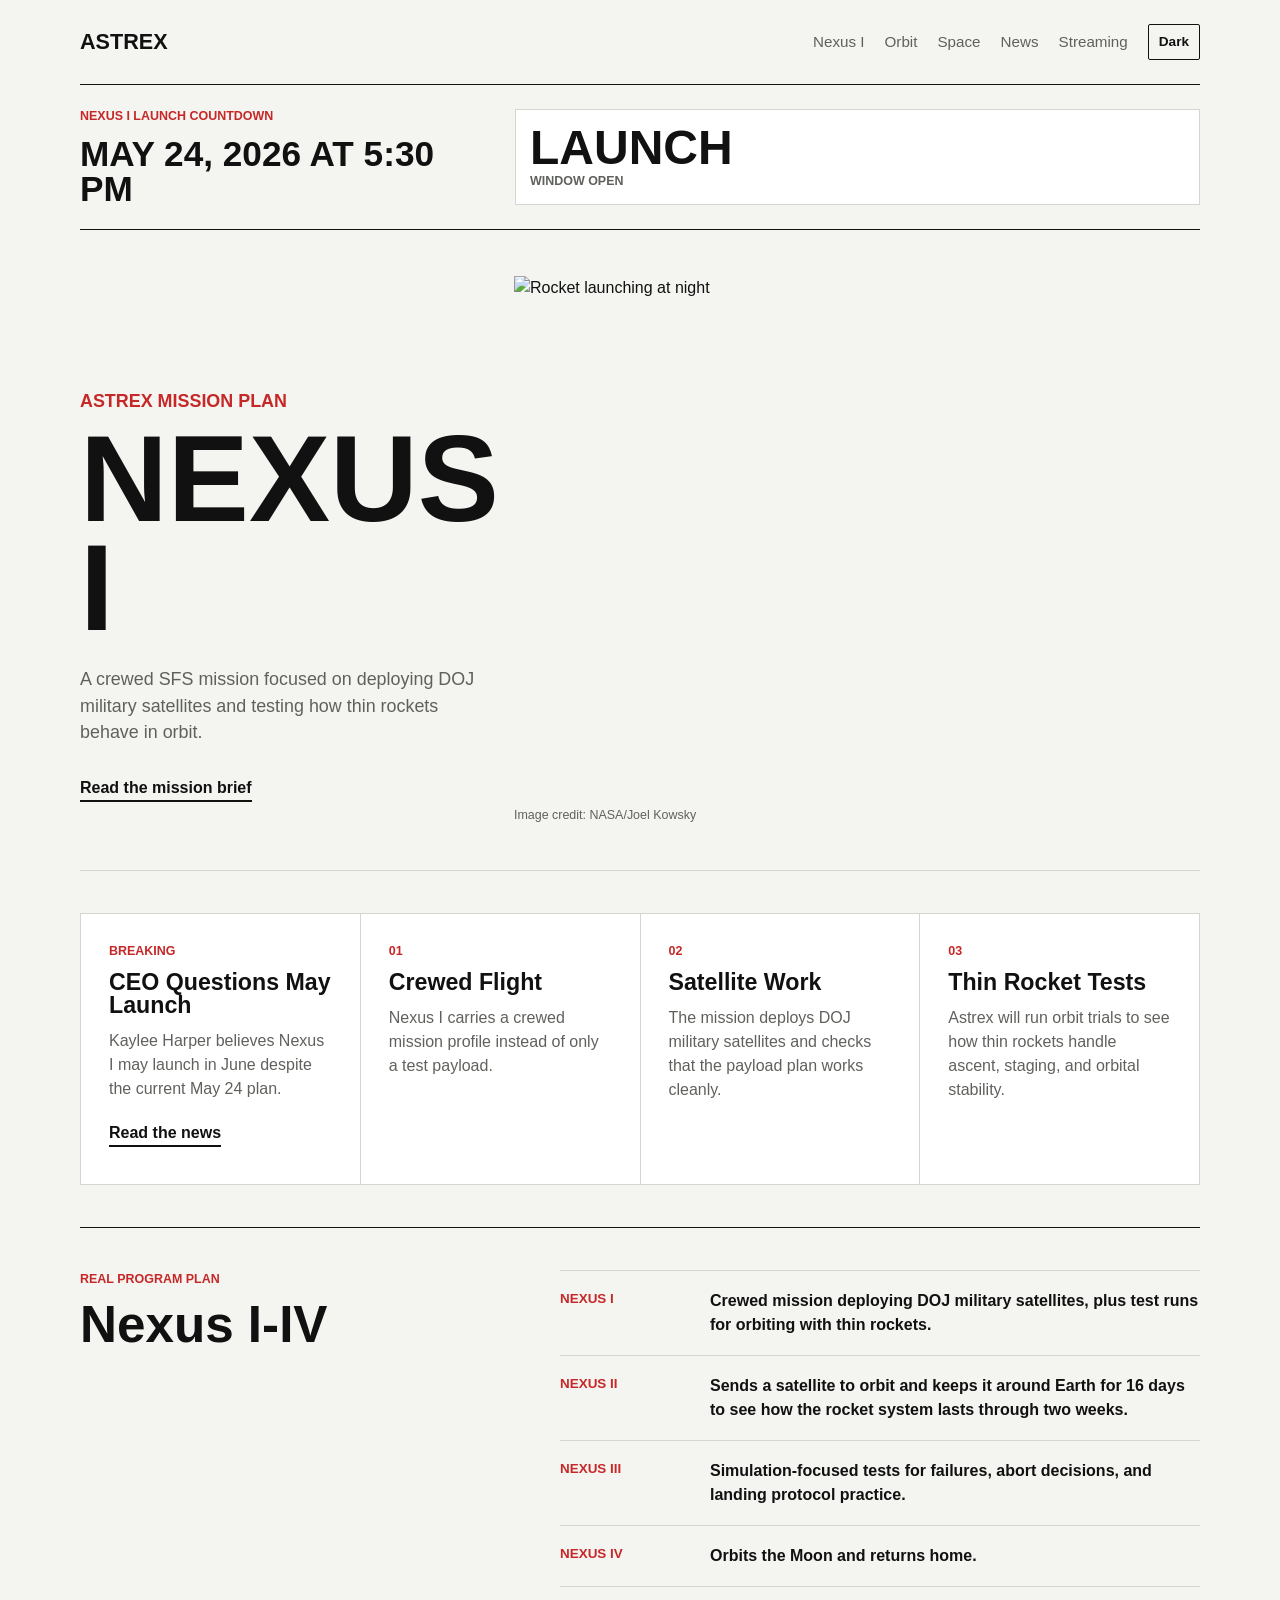
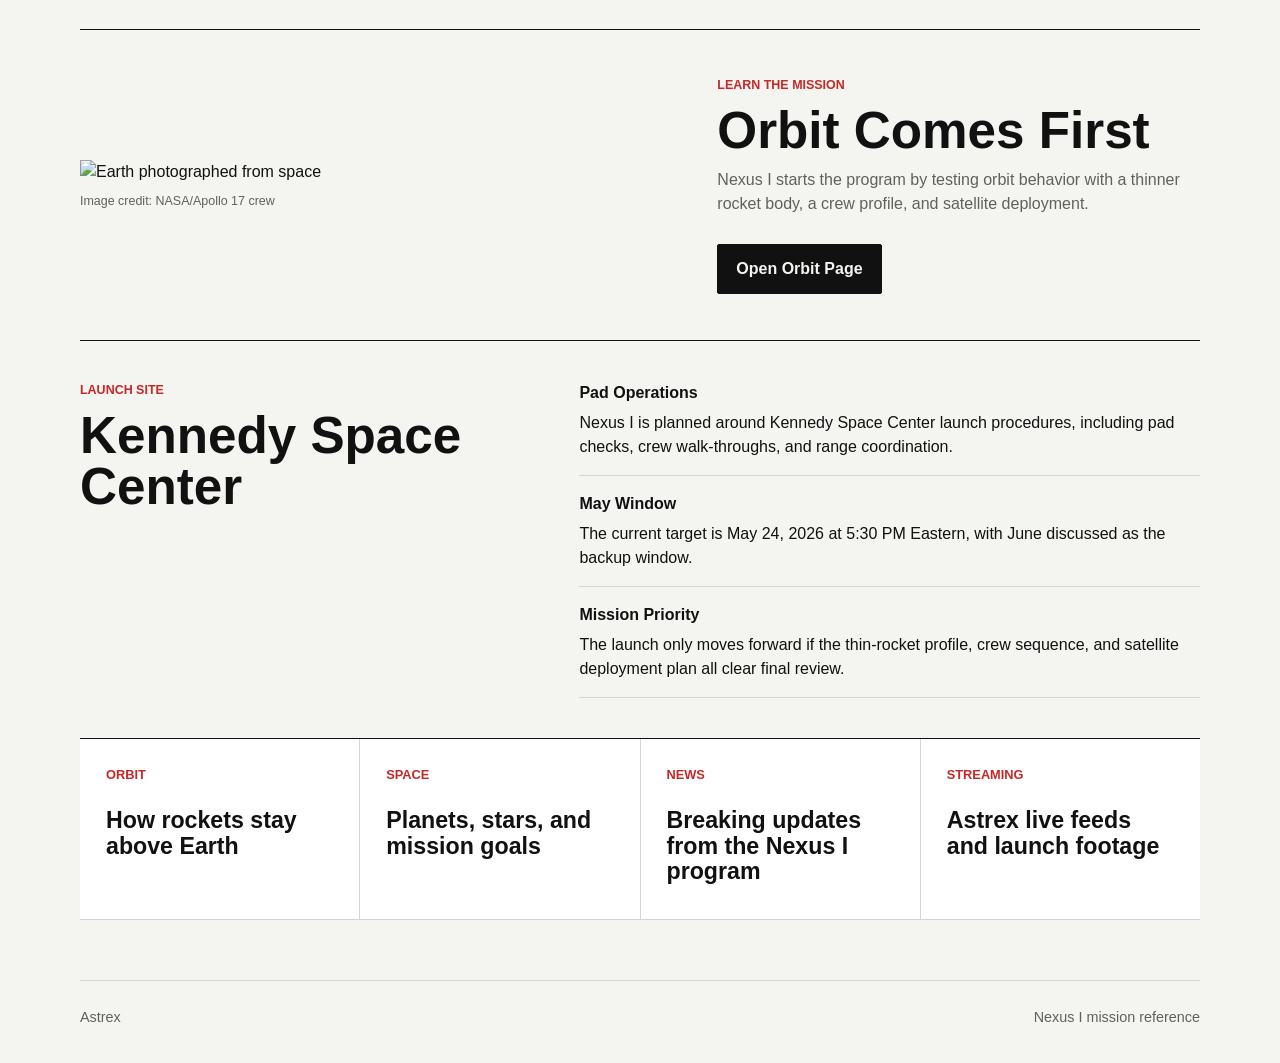
==== index.html @ 0c26eeaf "Update streaming feed and add dark mode" ====
<!DOCTYPE html>
<html lang="en">
<head>
    <meta charset="UTF-8">
    <meta name="viewport" content="width=device-width, initial-scale=1.0">
    <title>Astrex | Nexus I</title>
    <link rel="stylesheet" href="styles.css">
</head>
<body>
    <header class="site-header">
        <a class="brand" href="index.html">Astrex</a>
        <nav class="nav-links" aria-label="Main navigation">
            <a href="index.html">Nexus I</a>
            <a href="pages/orbit.html">Orbit</a>
            <a href="pages/space.html">Space</a>
            <a href="pages/news.html">News</a>
            <a href="pages/streaming.html">Streaming</a>
            <button class="theme-toggle" type="button" aria-label="Toggle dark mode">Dark</button>
        </nav>
    </header>

    <main>
        <section class="countdown-band" aria-label="Nexus I launch countdown">
            <div>
                <p class="kicker">Nexus I Launch Countdown</p>
                <strong>May 24, 2026 at 5:30 PM</strong>
            </div>
            <div class="countdown-clock" id="launch-countdown">
                <span><b>--</b> Days</span>
                <span><b>--</b> Hours</span>
                <span><b>--</b> Minutes</span>
                <span><b>--</b> Seconds</span>
            </div>
        </section>

        <section class="hero">
            <div class="hero-copy">
                <p class="kicker">Astrex Mission Plan</p>
                <h1>Nexus I</h1>
                <p>
                    A crewed SFS mission focused on deploying DOJ military satellites and testing how thin rockets behave in orbit.
                </p>
                <a class="text-link" href="#mission">Read the mission brief</a>
            </div>
            <figure class="hero-media">
                <img
                    src="https://commons.wikimedia.org/wiki/Special:FilePath/Artemis%20I%20Launch%20%28NHQ202211160020%29.jpg"
                    alt="Rocket launching at night"
                >
                <figcaption>Image credit: NASA/Joel Kowsky</figcaption>
            </figure>
        </section>

        <section class="mission-grid" id="mission" aria-label="Nexus I mission brief">
            <article class="breaking-card">
                <span class="label">Breaking</span>
                <h2>CEO Questions May Launch</h2>
                <p>Kaylee Harper believes Nexus I may launch in June despite the current May 24 plan.</p>
                <a class="text-link" href="pages/news.html">Read the news</a>
            </article>
            <article>
                <span class="label">01</span>
                <h2>Crewed Flight</h2>
                <p>Nexus I carries a crewed mission profile instead of only a test payload.</p>
            </article>
            <article>
                <span class="label">02</span>
                <h2>Satellite Work</h2>
                <p>The mission deploys DOJ military satellites and checks that the payload plan works cleanly.</p>
            </article>
            <article>
                <span class="label">03</span>
                <h2>Thin Rocket Tests</h2>
                <p>Astrex will run orbit trials to see how thin rockets handle ascent, staging, and orbital stability.</p>
            </article>
        </section>

        <section class="spec-panel" id="plans" aria-labelledby="spec-title">
            <div>
                <p class="kicker">Real Program Plan</p>
                <h2 id="spec-title">Nexus I-IV</h2>
            </div>
            <div class="plan-list">
                <article>
                    <span>Nexus I</span>
                    <p>Crewed mission deploying DOJ military satellites, plus test runs for orbiting with thin rockets.</p>
                </article>
                <article>
                    <span>Nexus II</span>
                    <p>Sends a satellite to orbit and keeps it around Earth for 16 days to see how the rocket system lasts through two weeks.</p>
                </article>
                <article>
                    <span>Nexus III</span>
                    <p>Simulation-focused tests for failures, abort decisions, and landing protocol practice.</p>
                </article>
                <article>
                    <span>Nexus IV</span>
                    <p>Orbits the Moon and returns home.</p>
                </article>
            </div>
        </section>

        <section class="feature-row">
            <figure>
                <img
                    src="https://commons.wikimedia.org/wiki/Special:FilePath/Apollo17earth%20white.jpg"
                    alt="Earth photographed from space"
                >
                <figcaption>Image credit: NASA/Apollo 17 crew</figcaption>
            </figure>
            <div>
                <p class="kicker">Learn The Mission</p>
                <h2>Orbit Comes First</h2>
                <p>
                    Nexus I starts the program by testing orbit behavior with a thinner rocket body, a crew profile, and satellite deployment.
                </p>
                <a class="button" href="pages/orbit.html">Open Orbit Page</a>
            </div>
        </section>

        <section class="info-section">
            <div>
                <p class="kicker">Launch Site</p>
                <h2>Kennedy Space Center</h2>
            </div>
            <ul class="info-list">
                <li>
                    <strong>Pad Operations</strong>
                    Nexus I is planned around Kennedy Space Center launch procedures, including pad checks, crew walk-throughs, and range coordination.
                </li>
                <li>
                    <strong>May Window</strong>
                    The current target is May 24, 2026 at 5:30 PM Eastern, with June discussed as the backup window.
                </li>
                <li>
                    <strong>Mission Priority</strong>
                    The launch only moves forward if the thin-rocket profile, crew sequence, and satellite deployment plan all clear final review.
                </li>
            </ul>
        </section>

        <section class="page-links" aria-label="More Astrex pages">
            <a href="pages/orbit.html">
                <span>Orbit</span>
                <strong>How rockets stay above Earth</strong>
            </a>
            <a href="pages/space.html">
                <span>Space</span>
                <strong>Planets, stars, and mission goals</strong>
            </a>
            <a href="pages/news.html">
                <span>News</span>
                <strong>Breaking updates from the Nexus I program</strong>
            </a>
            <a href="pages/streaming.html">
                <span>Streaming</span>
                <strong>Astrex live feeds and launch footage</strong>
            </a>
        </section>
    </main>

    <footer class="site-footer">
        <span>Astrex</span>
        <span>Nexus I mission reference</span>
    </footer>
    <script src="script.js"></script>
</body>
</html>
---- styles.css ----
:root {
    --page: #f4f4f1;
    --ink: #111;
    --muted: #5f625c;
    --line: #d6d6d0;
    --panel: #fff;
    --accent: #c62828;
    --max-width: 1120px;
}

body.dark-mode {
    --page: #0c0d0f;
    --ink: #f4f4f1;
    --muted: #b7b9b4;
    --line: #34383d;
    --panel: #171a1f;
    --accent: #ff4d4d;
}

* {
    box-sizing: border-box;
}

html {
    scroll-behavior: smooth;
}

body {
    margin: 0;
    min-height: 100vh;
    background: var(--page);
    color: var(--ink);
    font-family: Arial, Helvetica, sans-serif;
    line-height: 1.5;
}

a {
    color: inherit;
    text-decoration: none;
}

img {
    display: block;
    width: 100%;
}

.site-header {
    display: flex;
    align-items: center;
    justify-content: space-between;
    gap: 24px;
    width: min(100% - 32px, var(--max-width));
    margin: 0 auto;
    padding: 24px 0;
    border-bottom: 1px solid var(--ink);
}

.brand {
    font-size: 1.35rem;
    font-weight: 800;
    text-transform: uppercase;
}

.nav-links {
    display: flex;
    align-items: center;
    gap: 20px;
    color: var(--muted);
    font-size: 0.95rem;
}

.theme-toggle {
    padding: 7px 10px;
    border: 1px solid var(--ink);
    border-radius: 2px;
    background: transparent;
    color: var(--ink);
    cursor: pointer;
    font: inherit;
    font-size: 0.85rem;
    font-weight: 800;
}

.theme-toggle:hover {
    background: var(--ink);
    color: var(--page);
}

.nav-links a:hover,
.text-link:hover {
    color: var(--accent);
}

main {
    width: min(100% - 32px, var(--max-width));
    margin: 0 auto;
}

.countdown-band {
    display: grid;
    grid-template-columns: minmax(0, 0.6fr) minmax(0, 1fr);
    gap: 24px;
    align-items: center;
    padding: 22px 0;
    border-bottom: 1px solid var(--ink);
}

.countdown-band strong {
    display: block;
    font-size: clamp(1.3rem, 3vw, 2.2rem);
    line-height: 1;
    text-transform: uppercase;
}

.countdown-clock {
    display: grid;
    grid-template-columns: repeat(4, minmax(0, 1fr));
    gap: 1px;
    background: var(--line);
    border: 1px solid var(--line);
}

.countdown-clock span {
    min-height: 82px;
    padding: 14px;
    background: var(--panel);
    color: var(--muted);
    font-size: 0.78rem;
    font-weight: 800;
    text-transform: uppercase;
}

.countdown-clock b {
    display: block;
    color: var(--ink);
    font-size: clamp(1.6rem, 4vw, 3rem);
    line-height: 1;
}

.countdown-clock.launched {
    grid-template-columns: 1fr;
}

.hero {
    display: grid;
    grid-template-columns: minmax(260px, 0.58fr) minmax(0, 1fr);
    gap: 36px;
    align-items: end;
    min-height: 560px;
    padding: 46px 0;
    border-bottom: 1px solid var(--line);
}

.hero-copy {
    padding-bottom: 22px;
}

.kicker,
.label {
    display: block;
    margin: 0 0 10px;
    color: var(--accent);
    font-size: 0.78rem;
    font-weight: 800;
    text-transform: uppercase;
}

h1,
h2,
h3,
p {
    margin-top: 0;
}

h1 {
    margin-bottom: 22px;
    max-width: 5.6ch;
    font-size: clamp(4.4rem, 9.5vw, 7.7rem);
    line-height: 0.9;
    letter-spacing: 0;
    text-transform: uppercase;
}

h2 {
    margin-bottom: 12px;
    font-size: clamp(1.8rem, 4vw, 3.8rem);
    line-height: 1;
    letter-spacing: 0;
}

h3 {
    margin-bottom: 10px;
    font-size: 1.4rem;
}

h3,
p {
    margin-top: 0;
}

p {
    color: var(--muted);
    font-size: 1rem;
}

.hero-copy p {
    max-width: 460px;
    font-size: 1.12rem;
}

.text-link {
    display: inline-block;
    margin-top: 12px;
    border-bottom: 2px solid currentColor;
    font-weight: 800;
}

figure {
    margin: 0;
}

figcaption {
    margin-top: 8px;
    color: var(--muted);
    font-size: 0.78rem;
}

.hero-media img {
    height: min(58vh, 540px);
    min-height: 340px;
    object-fit: cover;
}

.mission-grid {
    display: grid;
    grid-template-columns: repeat(4, minmax(0, 1fr));
    gap: 1px;
    margin: 42px 0;
    background: var(--line);
    border: 1px solid var(--line);
}

.mission-grid article {
    min-height: 270px;
    padding: 28px;
    background: var(--panel);
}

.mission-grid h2 {
    font-size: 1.45rem;
}

.breaking-card .text-link {
    margin-top: 4px;
}

.spec-panel,
.feature-row,
.page-links,
.info-hero,
.info-section,
.video-panel,
.news-article {
    border-top: 1px solid var(--ink);
}

.spec-panel {
    display: grid;
    grid-template-columns: minmax(0, 0.7fr) minmax(0, 1fr);
    gap: 32px;
    padding: 42px 0;
}

.spec-list,
.plan-list {
    display: grid;
    gap: 0;
    margin: 0;
}

.spec-list div {
    display: grid;
    grid-template-columns: 150px minmax(0, 1fr);
    gap: 20px;
    padding: 16px 0;
    border-bottom: 1px solid var(--line);
}

dt {
    color: var(--muted);
    font-size: 0.86rem;
    text-transform: uppercase;
}

dd {
    margin: 0;
    font-weight: 800;
}

.plan-list {
    border-top: 1px solid var(--line);
}

.plan-list article {
    display: grid;
    grid-template-columns: 130px minmax(0, 1fr);
    gap: 20px;
    padding: 18px 0;
    border-bottom: 1px solid var(--line);
}

.plan-list span {
    color: var(--accent);
    font-size: 0.84rem;
    font-weight: 800;
    text-transform: uppercase;
}

.plan-list p {
    margin: 0;
    color: var(--ink);
    font-weight: 700;
}

.feature-row {
    display: grid;
    grid-template-columns: minmax(0, 1fr) minmax(0, 0.8fr);
    gap: 34px;
    align-items: center;
    padding: 46px 0;
}

.feature-row img {
    max-height: 520px;
    object-fit: cover;
}

.button {
    display: inline-block;
    margin-top: 12px;
    padding: 12px 18px;
    border: 1px solid var(--ink);
    border-radius: 2px;
    background: var(--ink);
    color: var(--page);
    font-weight: 800;
}

.button:hover {
    background: var(--accent);
    border-color: var(--accent);
    color: #fff;
}

.page-links {
    display: grid;
    grid-template-columns: repeat(4, minmax(0, 1fr));
    gap: 1px;
    margin-bottom: 60px;
    background: var(--line);
    border-bottom: 1px solid var(--line);
}

.page-links a {
    min-height: 180px;
    padding: 26px;
    background: var(--panel);
}

.page-links span {
    display: block;
    color: var(--accent);
    font-size: 0.8rem;
    font-weight: 800;
    text-transform: uppercase;
}

.page-links strong {
    display: block;
    max-width: 420px;
    margin-top: 24px;
    font-size: 1.45rem;
    line-height: 1.1;
}

.site-footer {
    display: flex;
    justify-content: space-between;
    gap: 20px;
    width: min(100% - 32px, var(--max-width));
    margin: 0 auto;
    padding: 26px 0 34px;
    border-top: 1px solid var(--line);
    color: var(--muted);
    font-size: 0.9rem;
}

.info-hero {
    display: grid;
    grid-template-columns: minmax(0, 0.85fr) minmax(0, 1fr);
    gap: 42px;
    align-items: end;
    padding: 48px 0;
}

.info-hero h1 {
    font-size: clamp(4.5rem, 13vw, 9rem);
}

.info-hero img {
    height: min(58vh, 560px);
    min-height: 340px;
    object-fit: cover;
}

.info-section {
    display: grid;
    grid-template-columns: minmax(0, 0.75fr) minmax(0, 1fr);
    gap: 34px;
    padding: 40px 0;
}

.video-panel {
    display: grid;
    grid-template-columns: minmax(0, 0.72fr) minmax(0, 1.1fr);
    gap: 34px;
    align-items: center;
    padding: 40px 0;
}

.video-frame {
    position: relative;
    overflow: hidden;
    aspect-ratio: 16 / 9;
    background: #000;
}

.video-frame iframe {
    position: absolute;
    inset: 0;
    width: 100%;
    height: 100%;
    border: 0;
}

.streaming-hero {
    display: grid;
    grid-template-columns: minmax(0, 0.62fr) minmax(0, 1fr);
    gap: 34px;
    align-items: center;
    padding: 48px 0;
    border-top: 1px solid var(--ink);
}

.streaming-hero h1 {
    max-width: 7.4ch;
    font-size: clamp(3.1rem, 8vw, 6.4rem);
}

.stream-card {
    padding: 18px;
    background: var(--panel);
    border: 1px solid var(--line);
}

.stream-actions {
    display: flex;
    flex-wrap: wrap;
    gap: 12px;
    margin-top: 16px;
}

.stream-library {
    display: grid;
    grid-template-columns: repeat(4, minmax(0, 1fr));
    gap: 1px;
    margin-bottom: 64px;
    background: var(--line);
    border: 1px solid var(--line);
}

.stream-slot {
    min-height: 220px;
    padding: 24px;
    background: var(--panel);
}

.stream-slot span {
    display: block;
    margin-bottom: 28px;
    color: var(--accent);
    font-size: 0.8rem;
    font-weight: 800;
    text-transform: uppercase;
}

.stream-slot strong {
    display: block;
    margin-bottom: 10px;
    font-size: 1.35rem;
    line-height: 1.1;
}

.stream-slot p {
    margin-bottom: 0;
}

.info-list {
    display: grid;
    gap: 16px;
    margin: 0;
    padding: 0;
    list-style: none;
}

.info-list li {
    padding-bottom: 16px;
    border-bottom: 1px solid var(--line);
}

.info-list strong {
    display: block;
    margin-bottom: 6px;
}

.news-article {
    max-width: 860px;
    margin: 0 auto 64px;
    padding: 42px 0 0;
}

.news-label {
    display: inline-block;
    margin-bottom: 22px;
    padding: 7px 10px;
    background: var(--accent);
    color: #fff;
    font-size: 0.78rem;
    font-weight: 800;
    text-transform: uppercase;
}

.news-headline {
    max-width: 11ch;
    margin-bottom: 18px;
    font-size: clamp(3.2rem, 9vw, 7.2rem);
    line-height: 0.92;
    text-transform: none;
}

.news-deck {
    max-width: 720px;
    color: var(--ink);
    font-size: clamp(1.15rem, 3vw, 1.7rem);
    line-height: 1.25;
}

.news-meta {
    display: flex;
    flex-wrap: wrap;
    gap: 10px 18px;
    margin: 24px 0 34px;
    padding-bottom: 18px;
    border-bottom: 1px solid var(--line);
    color: var(--muted);
    font-size: 0.88rem;
}

.news-image img {
    max-height: 520px;
    object-fit: cover;
}

.article-body {
    max-width: 720px;
    margin: 34px auto 0;
}

.article-body p {
    color: var(--ink);
    font-size: 1.08rem;
}

.article-body h2 {
    margin-top: 34px;
    font-size: clamp(1.7rem, 4vw, 2.8rem);
}

.article-note {
    margin-top: 34px;
    padding: 18px;
    border-left: 4px solid var(--accent);
    background: var(--panel);
    color: var(--muted);
}

@media (max-width: 820px) {
    .site-header,
    .site-footer {
        align-items: flex-start;
        flex-direction: column;
    }

    .nav-links {
        flex-wrap: wrap;
    }

    .hero,
    .countdown-band,
    .mission-grid,
    .spec-panel,
    .feature-row,
    .page-links,
    .info-hero,
    .info-section,
    .video-panel,
    .streaming-hero,
    .stream-library {
        grid-template-columns: 1fr;
    }

    .hero {
        min-height: auto;
        gap: 24px;
    }

    h1 {
        max-width: none;
        font-size: clamp(4.2rem, 18vw, 7rem);
    }

    .news-headline {
        max-width: none;
    }

    .streaming-hero h1 {
        max-width: none;
    }

    .countdown-clock {
        grid-template-columns: repeat(2, minmax(0, 1fr));
    }

    .mission-grid article,
    .page-links a {
        min-height: auto;
    }
}

@media (max-width: 520px) {
    main,
    .site-header,
    .site-footer {
        width: min(100% - 22px, var(--max-width));
    }

    .spec-list div {
        grid-template-columns: 1fr;
        gap: 4px;
    }

    .plan-list article,
    .countdown-band {
        grid-template-columns: 1fr;
    }
}
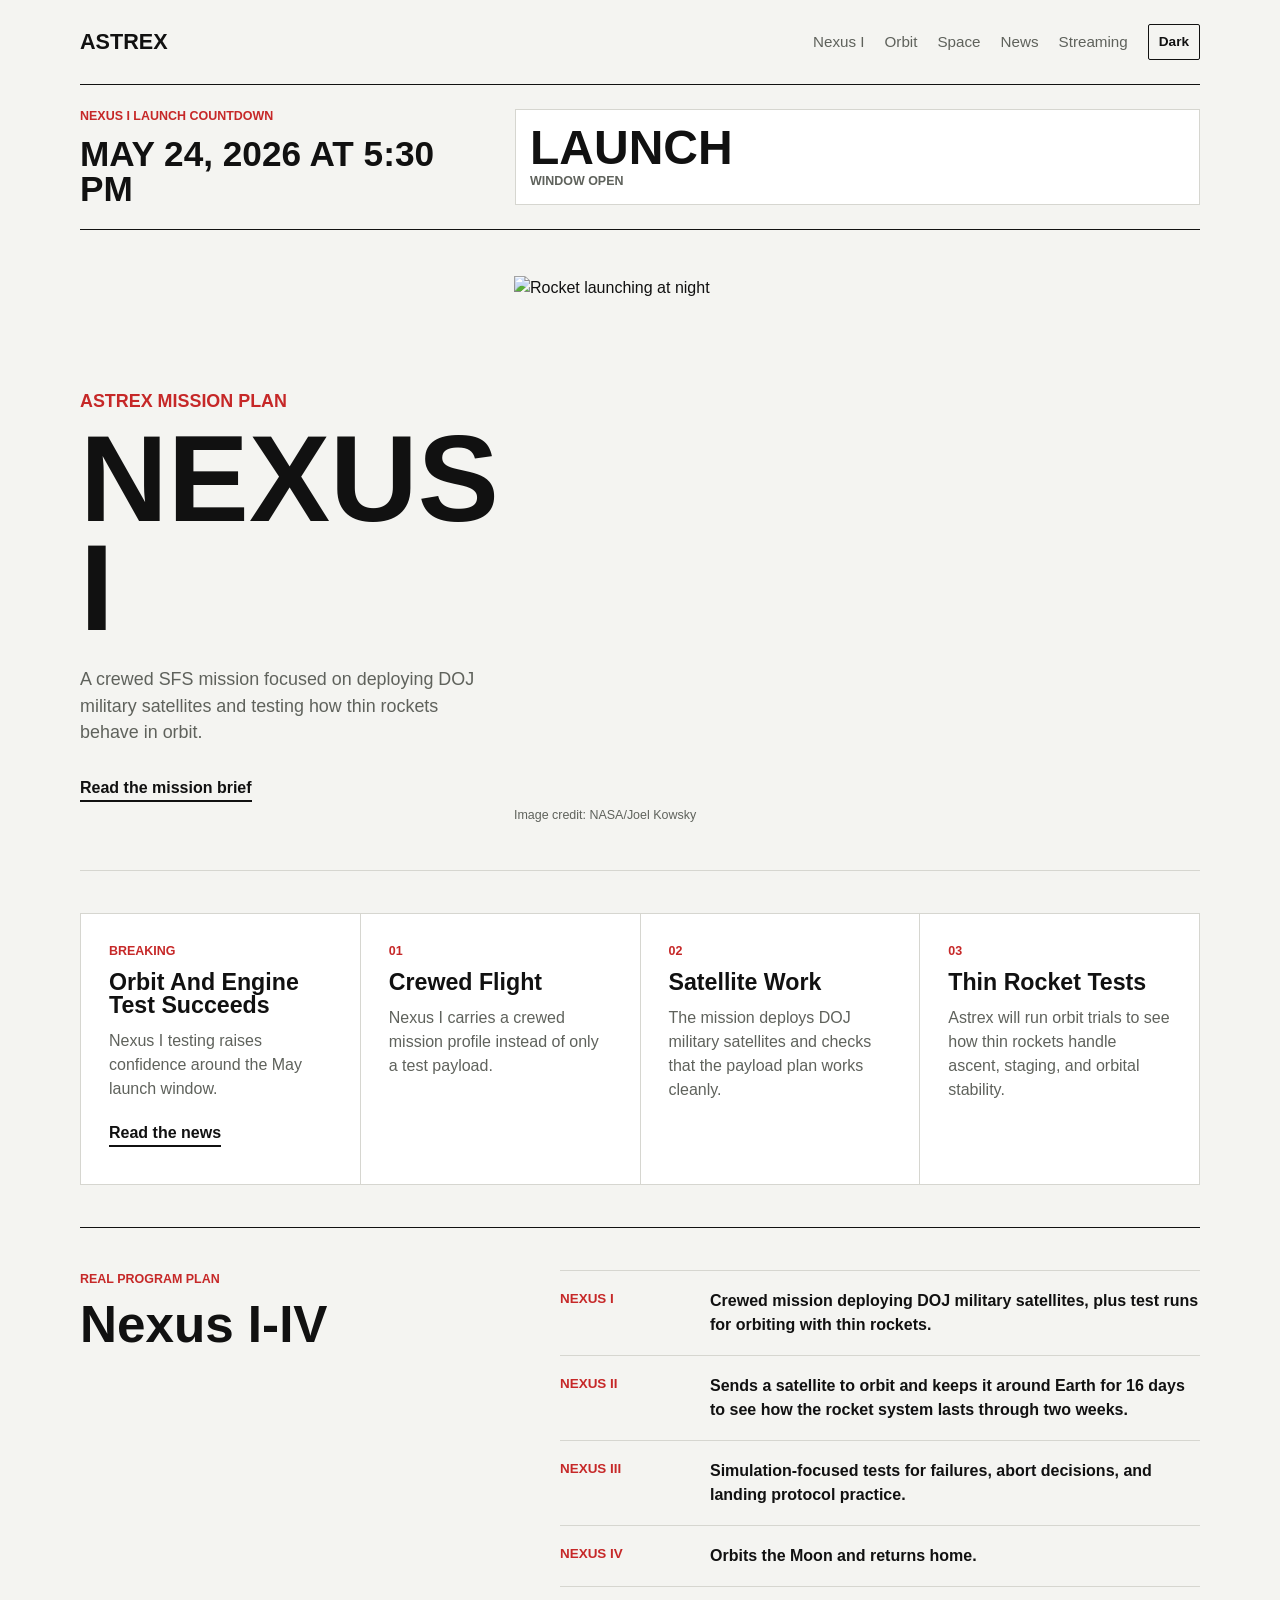
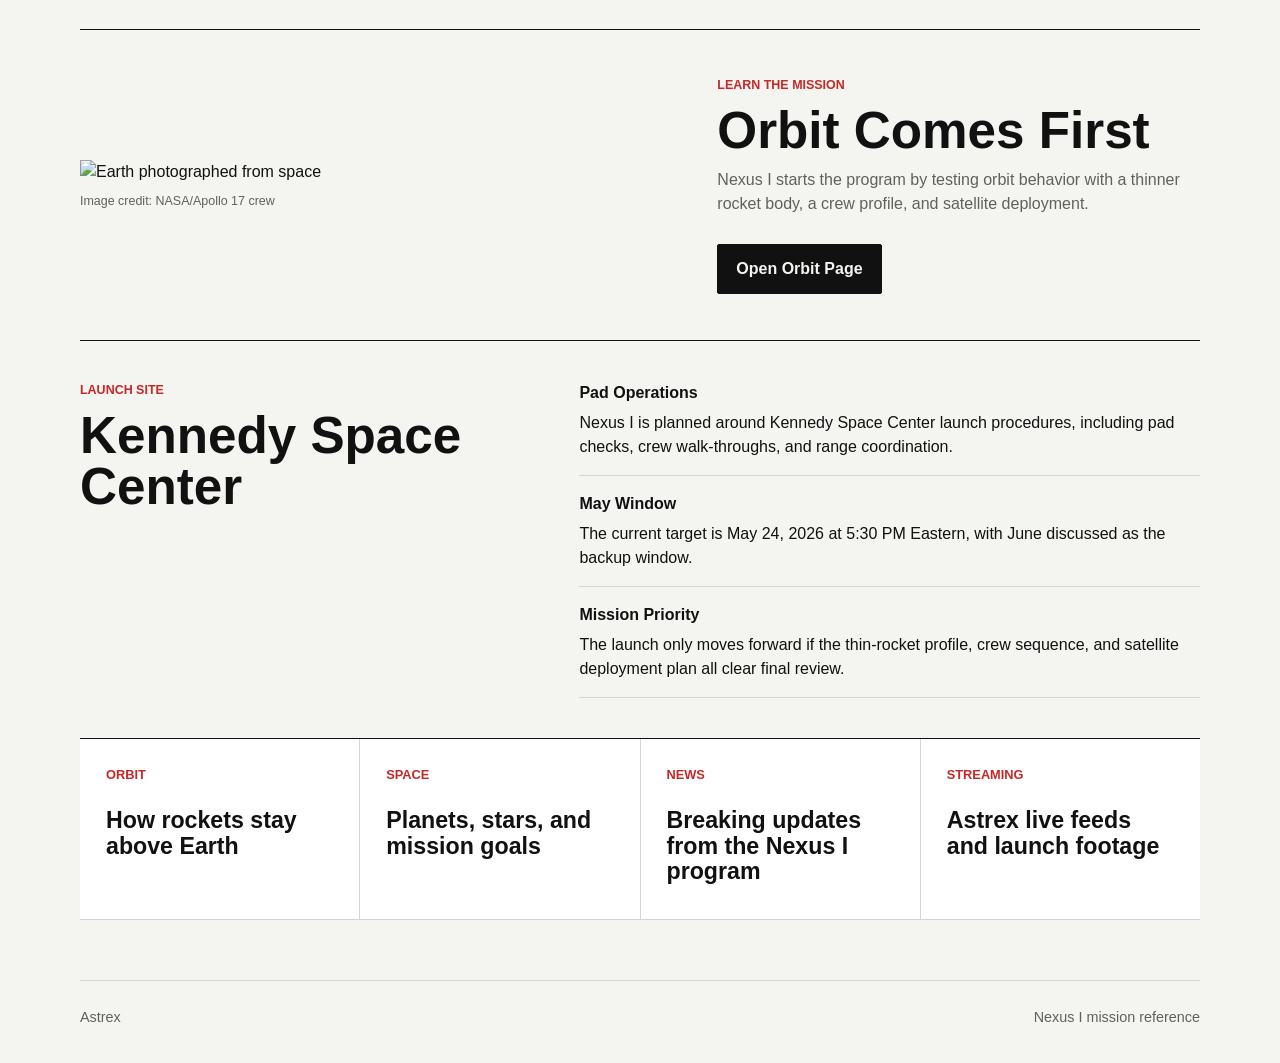
==== commit ff043207: "Add Nexus orbit and engine test news" ====
--- a/index.html
+++ b/index.html
@@ -54,8 +54,8 @@
         <section class="mission-grid" id="mission" aria-label="Nexus I mission brief">
             <article class="breaking-card">
                 <span class="label">Breaking</span>
-                <h2>CEO Questions May Launch</h2>
-                <p>Kaylee Harper believes Nexus I may launch in June despite the current May 24 plan.</p>
+                <h2>Orbit And Engine Test Succeeds</h2>
+                <p>Nexus I testing raises confidence around the May launch window.</p>
                 <a class="text-link" href="pages/news.html">Read the news</a>
             </article>
             <article>
--- a/styles.css
+++ b/styles.css
@@ -260,6 +260,7 @@
 .info-hero,
 .info-section,
 .video-panel,
+.mission-video,
 .news-article {
     border-top: 1px solid var(--ink);
 }
@@ -503,6 +504,19 @@
 
 .stream-slot p {
     margin-bottom: 0;
+}
+
+.mission-video {
+    display: grid;
+    grid-template-columns: minmax(0, 0.55fr) minmax(0, 1fr);
+    gap: 34px;
+    align-items: center;
+    padding: 40px 0;
+}
+
+.mission-video video {
+    width: 100%;
+    background: #000;
 }
 
 .info-list {
@@ -614,6 +628,7 @@
     .info-hero,
     .info-section,
     .video-panel,
+    .mission-video,
     .streaming-hero,
     .stream-library {
         grid-template-columns: 1fr;
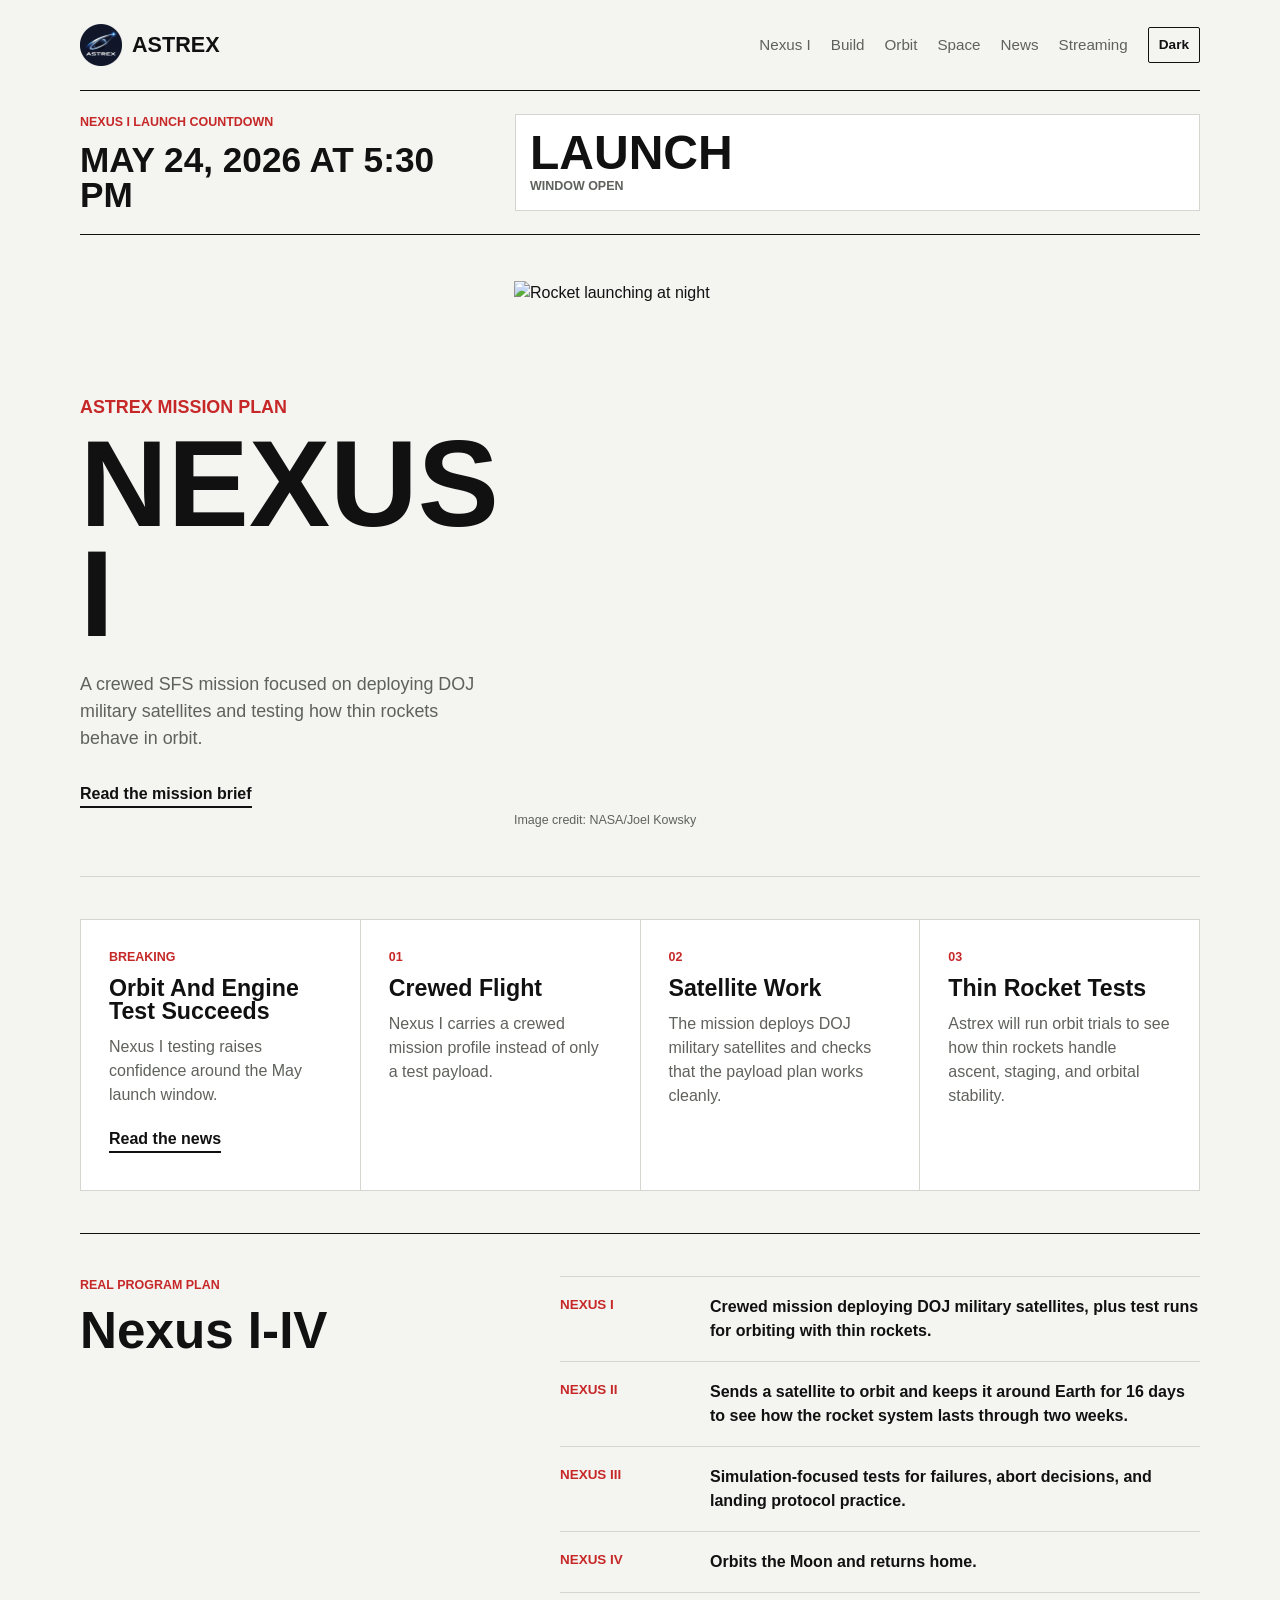
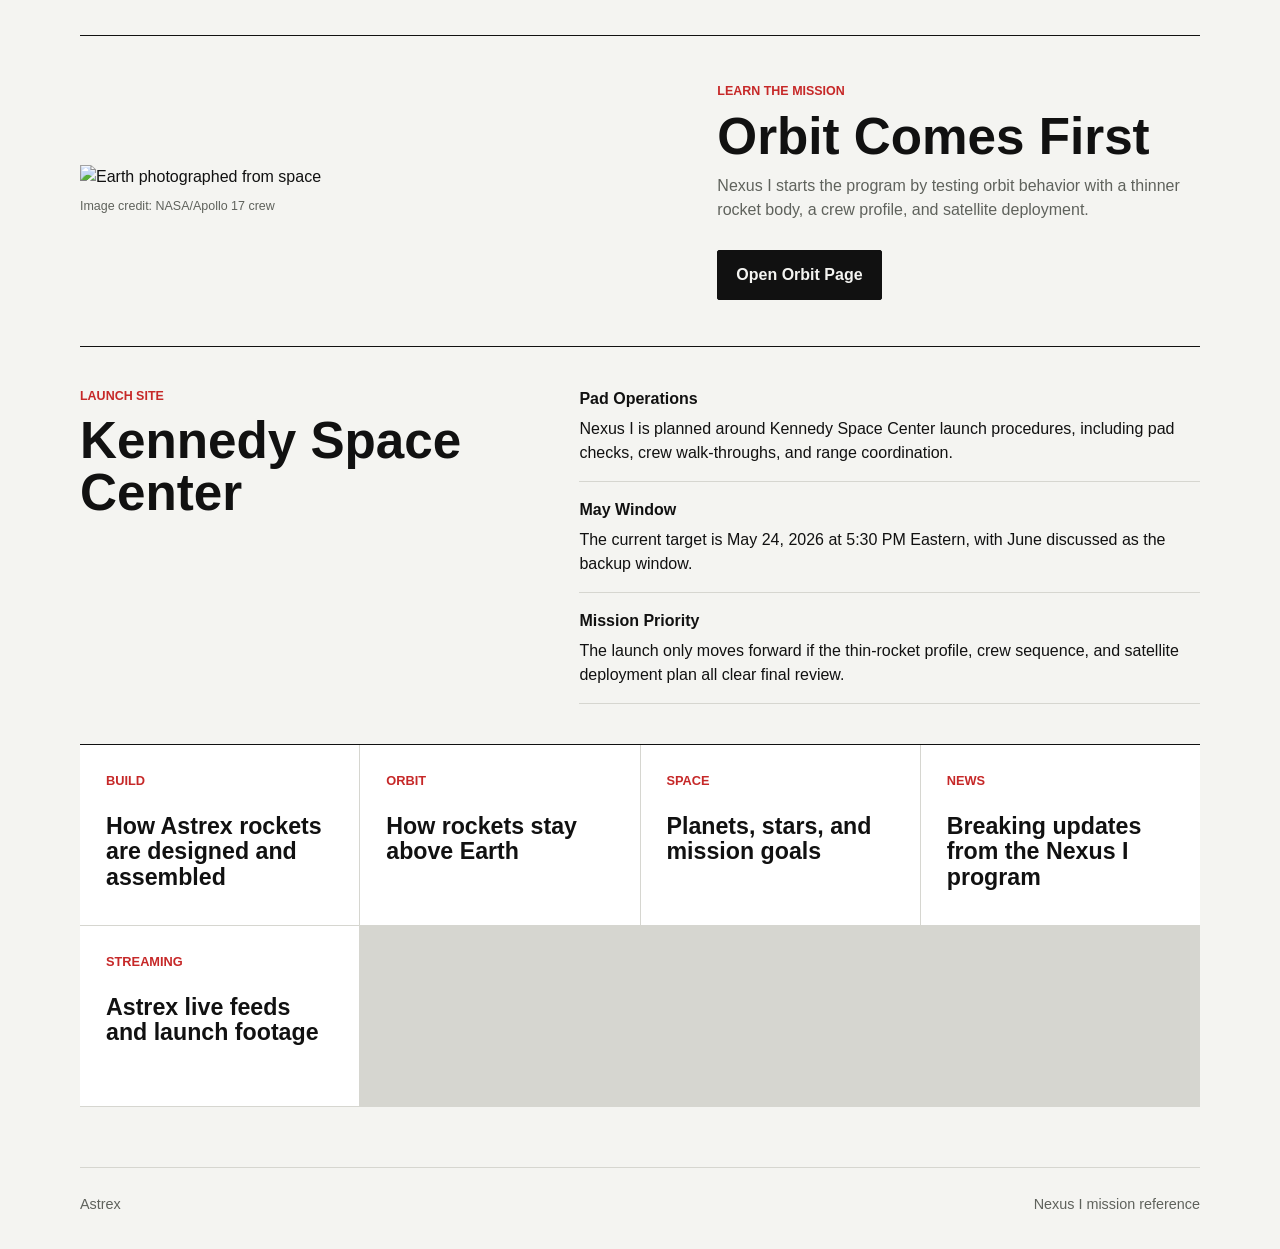
==== commit c933c702: "Add Astrex logo and rocket build page" ====
--- a/index.html
+++ b/index.html
@@ -8,9 +8,13 @@
 </head>
 <body>
     <header class="site-header">
-        <a class="brand" href="index.html">Astrex</a>
+        <a class="brand" href="index.html">
+            <img class="brand-logo" src="assets/images/astrex-logo-clear.png" alt="Astrex logo">
+            <span>Astrex</span>
+        </a>
         <nav class="nav-links" aria-label="Main navigation">
             <a href="index.html">Nexus I</a>
+            <a href="pages/build.html">Build</a>
             <a href="pages/orbit.html">Orbit</a>
             <a href="pages/space.html">Space</a>
             <a href="pages/news.html">News</a>
@@ -140,6 +144,10 @@
         </section>
 
         <section class="page-links" aria-label="More Astrex pages">
+            <a href="pages/build.html">
+                <span>Build</span>
+                <strong>How Astrex rockets are designed and assembled</strong>
+            </a>
             <a href="pages/orbit.html">
                 <span>Orbit</span>
                 <strong>How rockets stay above Earth</strong>
--- a/styles.css
+++ b/styles.css
@@ -56,9 +56,18 @@
 }
 
 .brand {
+    display: flex;
+    align-items: center;
+    gap: 10px;
     font-size: 1.35rem;
     font-weight: 800;
     text-transform: uppercase;
+}
+
+.brand-logo {
+    width: 42px;
+    height: 42px;
+    object-fit: contain;
 }
 
 .nav-links {
@@ -261,6 +270,7 @@
 .info-section,
 .video-panel,
 .mission-video,
+.build-article,
 .news-article {
     border-top: 1px solid var(--ink);
 }
@@ -590,6 +600,17 @@
     margin: 34px auto 0;
 }
 
+.build-article {
+    display: grid;
+    grid-template-columns: minmax(0, 0.58fr) minmax(0, 1fr);
+    gap: 34px;
+    padding: 42px 0;
+}
+
+.build-article .article-body {
+    margin-top: 0;
+}
+
 .article-body p {
     color: var(--ink);
     font-size: 1.08rem;
@@ -629,6 +650,7 @@
     .info-section,
     .video-panel,
     .mission-video,
+    .build-article,
     .streaming-hero,
     .stream-library {
         grid-template-columns: 1fr;
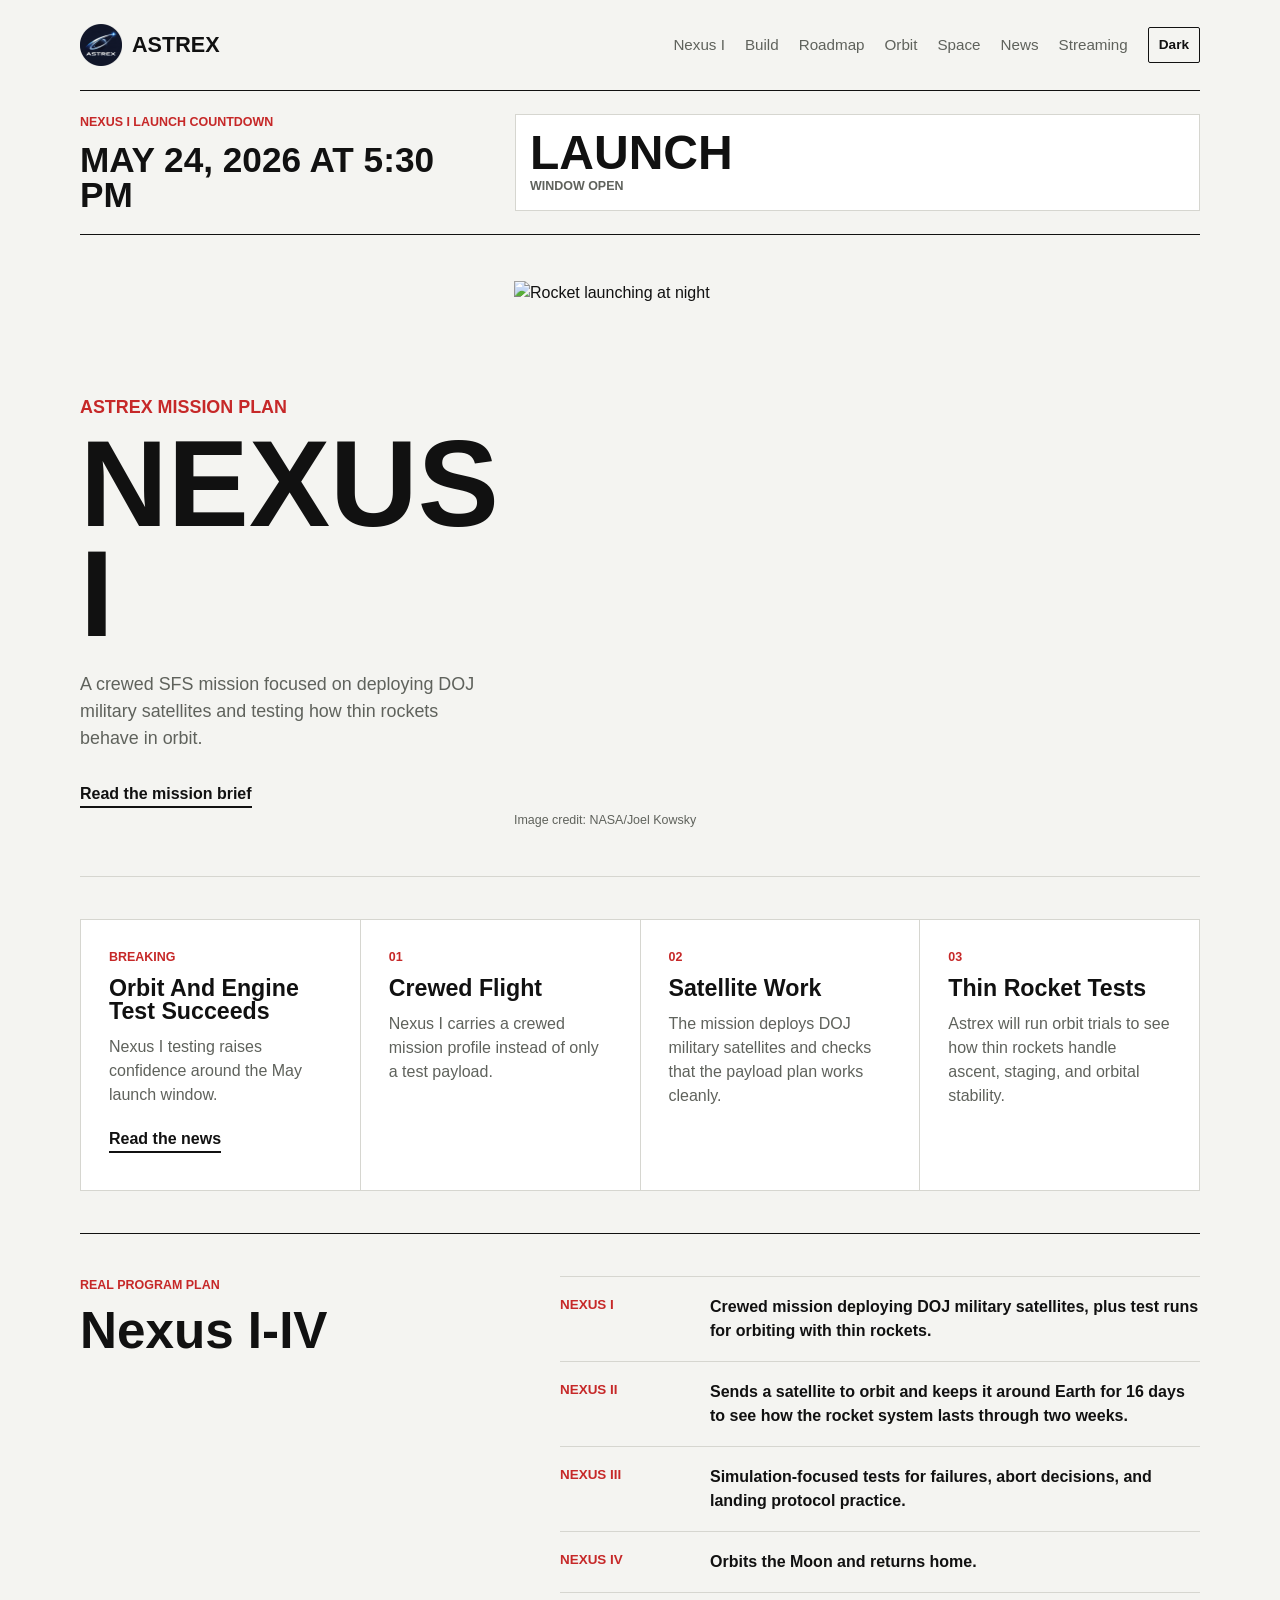
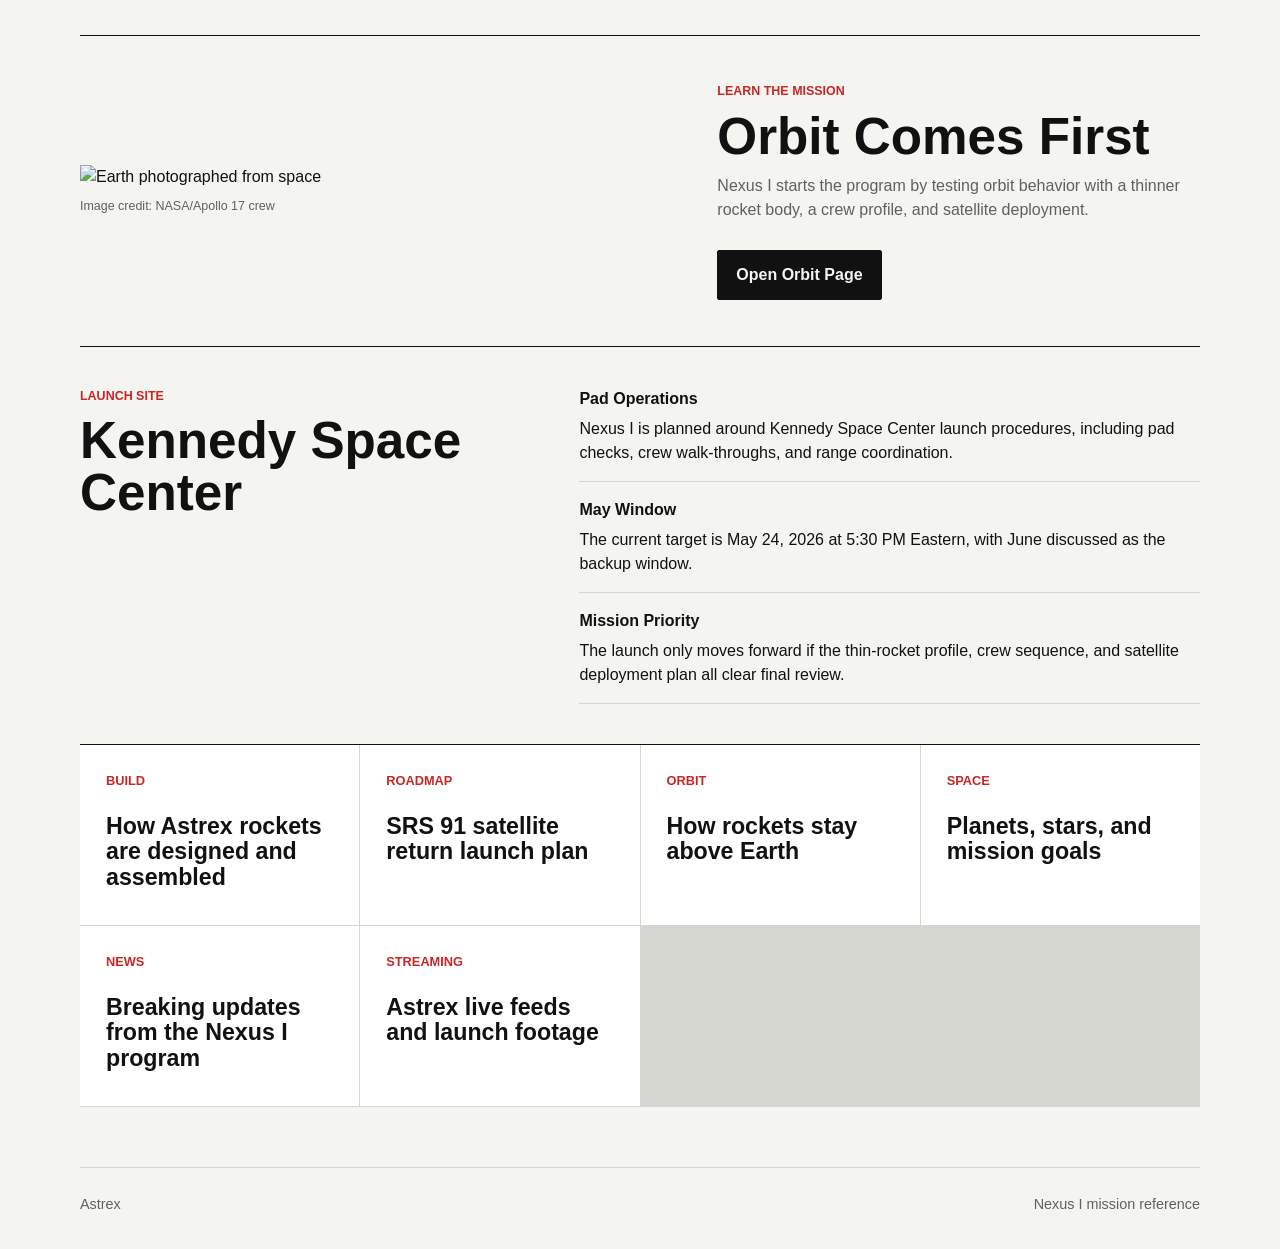
==== commit 32c7512a: "Add SRS 91 roadmap mission" ====
--- a/index.html
+++ b/index.html
@@ -15,6 +15,7 @@
         <nav class="nav-links" aria-label="Main navigation">
             <a href="index.html">Nexus I</a>
             <a href="pages/build.html">Build</a>
+            <a href="pages/roadmap.html">Roadmap</a>
             <a href="pages/orbit.html">Orbit</a>
             <a href="pages/space.html">Space</a>
             <a href="pages/news.html">News</a>
@@ -148,6 +149,10 @@
                 <span>Build</span>
                 <strong>How Astrex rockets are designed and assembled</strong>
             </a>
+            <a href="pages/roadmap.html">
+                <span>Roadmap</span>
+                <strong>SRS 91 satellite return launch plan</strong>
+            </a>
             <a href="pages/orbit.html">
                 <span>Orbit</span>
                 <strong>How rockets stay above Earth</strong>
--- a/styles.css
+++ b/styles.css
@@ -247,6 +247,32 @@
     margin: 42px 0;
     background: var(--line);
     border: 1px solid var(--line);
+}
+
+.roadmap-status {
+    padding: 18px;
+    background: var(--panel);
+    border: 1px solid var(--line);
+}
+
+.roadmap-status span {
+    display: block;
+    margin-bottom: 10px;
+    color: var(--accent);
+    font-size: 0.78rem;
+    font-weight: 800;
+    text-transform: uppercase;
+}
+
+.roadmap-status strong {
+    display: block;
+    margin-bottom: 8px;
+    font-size: clamp(1.4rem, 3vw, 2.4rem);
+    line-height: 1;
+}
+
+.roadmap-status p {
+    margin: 0;
 }
 
 .mission-grid article {
@@ -522,6 +548,25 @@
     gap: 34px;
     align-items: center;
     padding: 40px 0;
+}
+
+.roadmap-timeline {
+    display: grid;
+    grid-template-columns: repeat(3, minmax(0, 1fr));
+    gap: 1px;
+    margin-bottom: 64px;
+    background: var(--line);
+    border: 1px solid var(--line);
+}
+
+.roadmap-timeline article {
+    min-height: 240px;
+    padding: 24px;
+    background: var(--panel);
+}
+
+.roadmap-timeline h2 {
+    font-size: 1.45rem;
 }
 
 .mission-video video {
@@ -651,6 +696,7 @@
     .video-panel,
     .mission-video,
     .build-article,
+    .roadmap-timeline,
     .streaming-hero,
     .stream-library {
         grid-template-columns: 1fr;
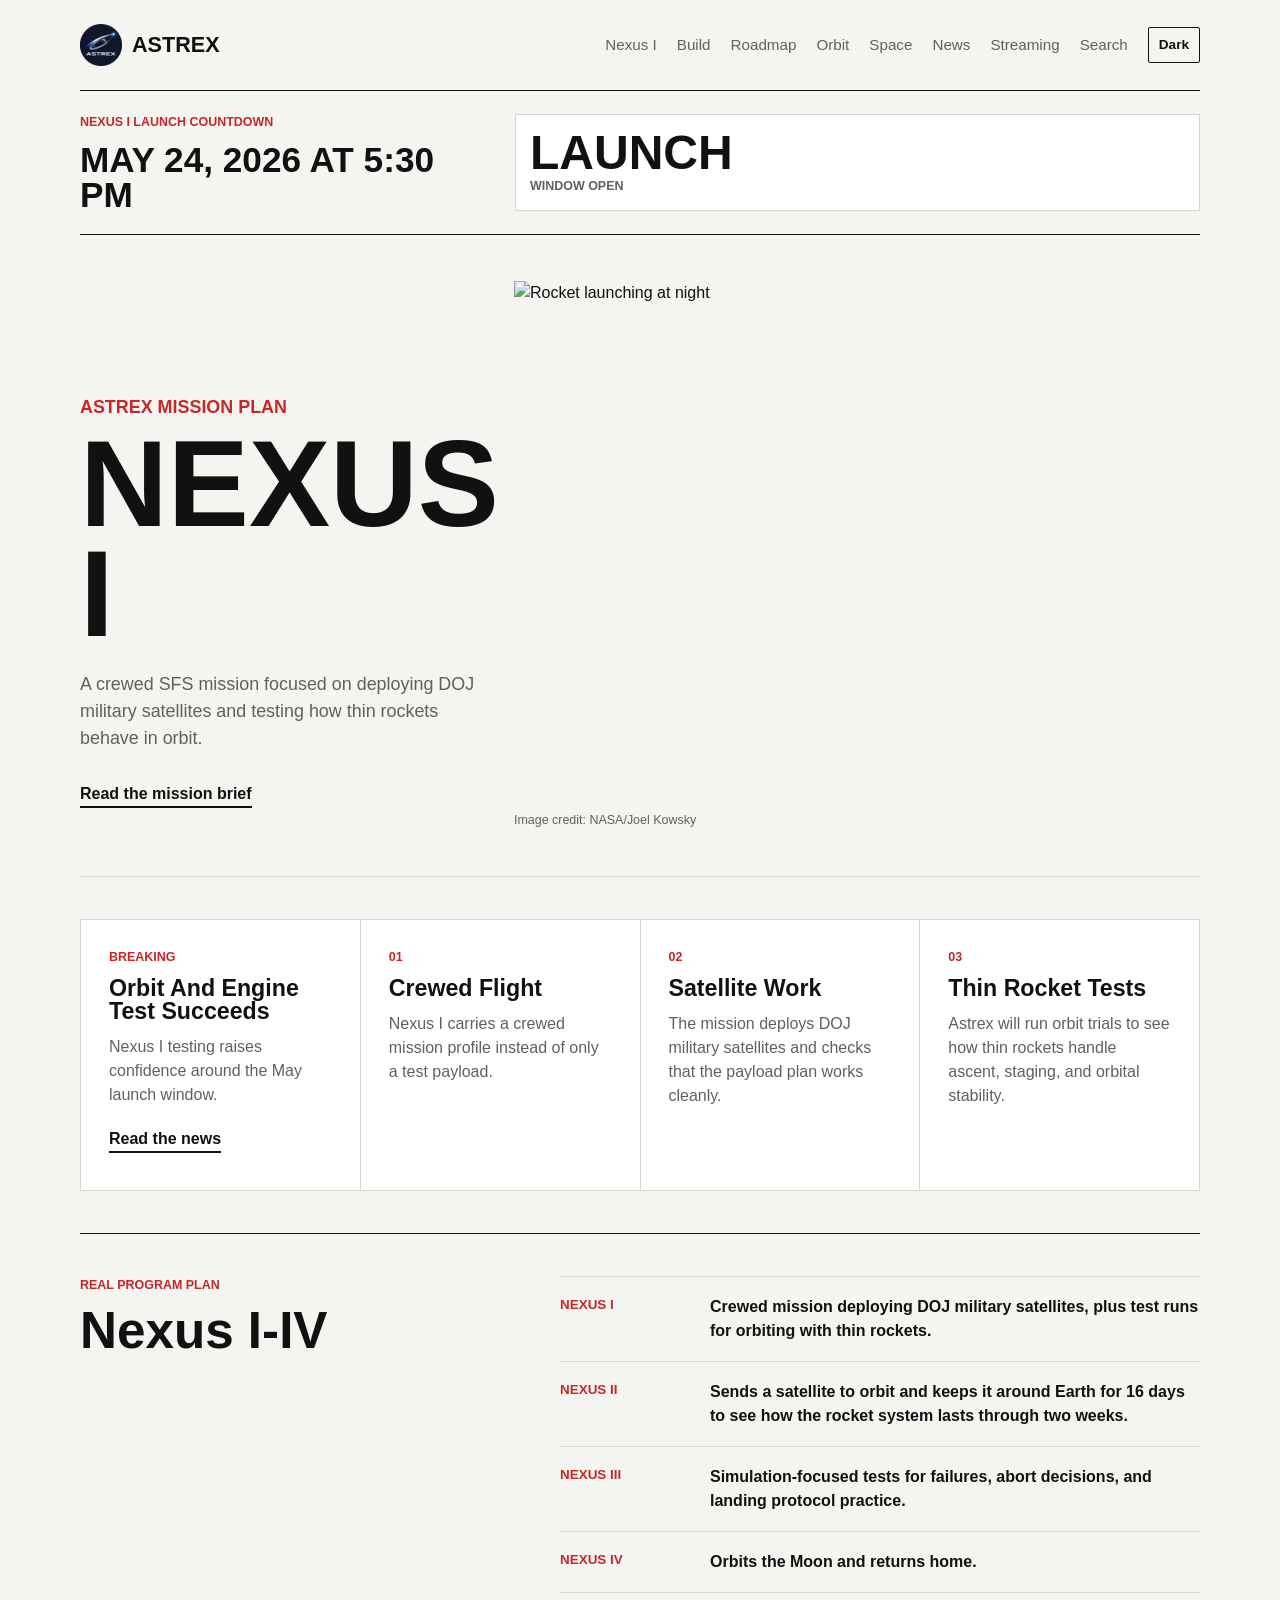
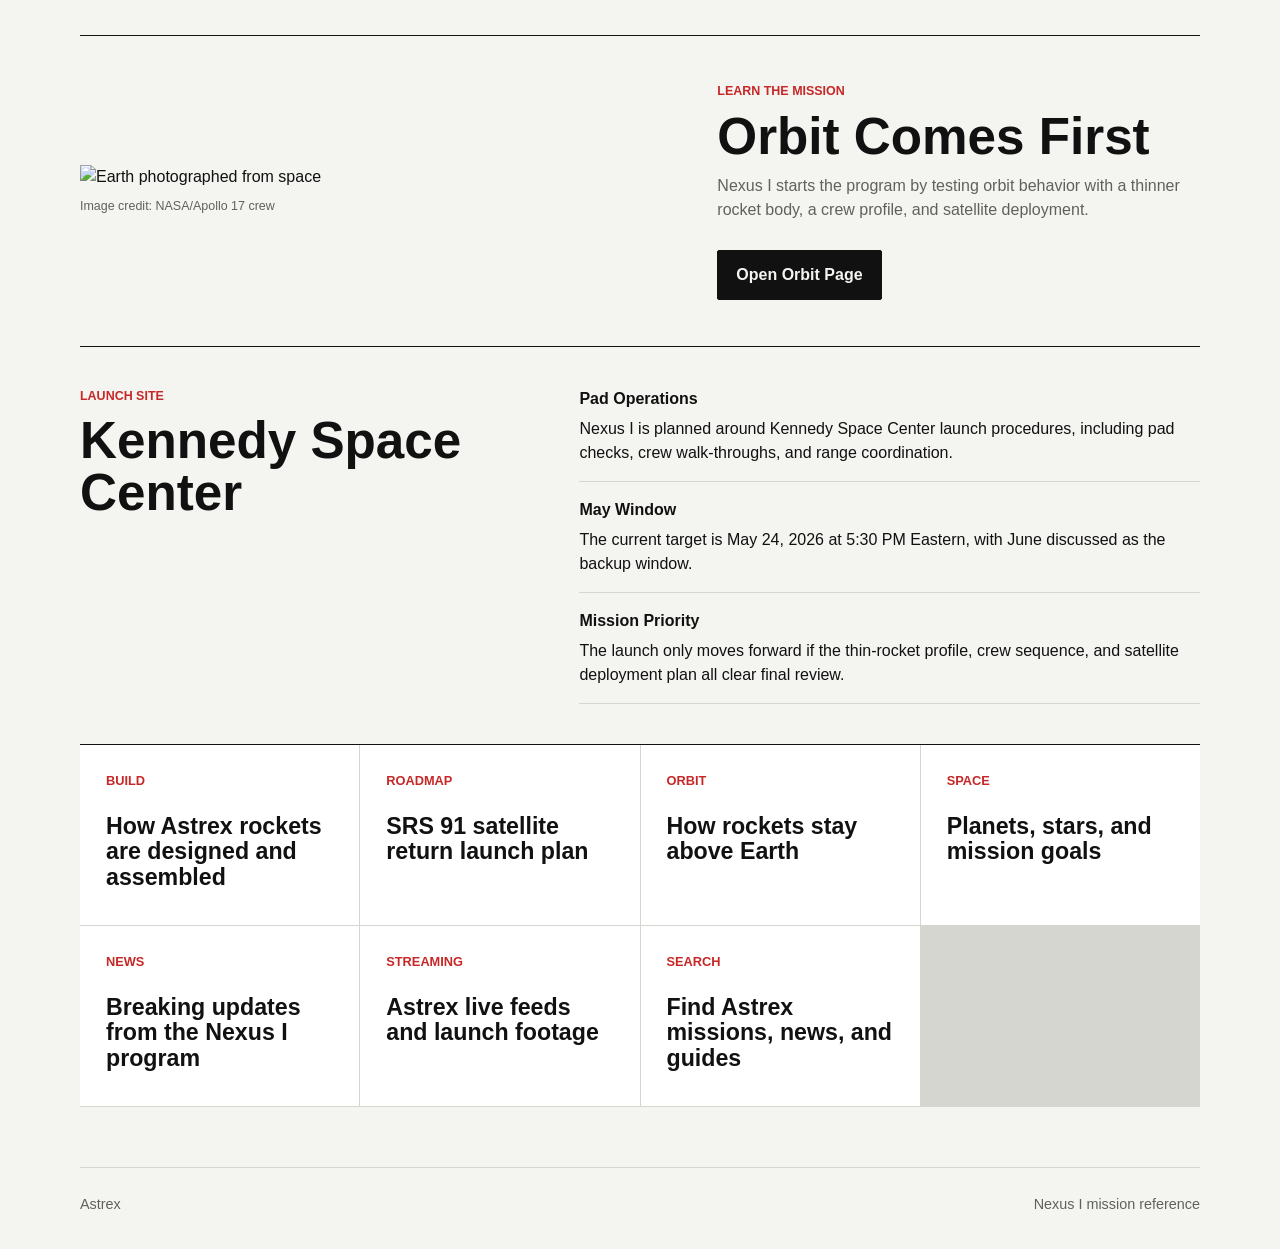
==== commit d1ed141d: "Add search page and SRS 91 success update" ====
--- a/index.html
+++ b/index.html
@@ -20,6 +20,7 @@
             <a href="pages/space.html">Space</a>
             <a href="pages/news.html">News</a>
             <a href="pages/streaming.html">Streaming</a>
+            <a href="pages/search.html">Search</a>
             <button class="theme-toggle" type="button" aria-label="Toggle dark mode">Dark</button>
         </nav>
     </header>
@@ -169,6 +170,10 @@
                 <span>Streaming</span>
                 <strong>Astrex live feeds and launch footage</strong>
             </a>
+            <a href="pages/search.html">
+                <span>Search</span>
+                <strong>Find Astrex missions, news, and guides</strong>
+            </a>
         </section>
     </main>
 
--- a/styles.css
+++ b/styles.css
@@ -297,6 +297,7 @@
 .video-panel,
 .mission-video,
 .build-article,
+.search-hero,
 .news-article {
     border-top: 1px solid var(--ink);
 }
@@ -567,6 +568,73 @@
 
 .roadmap-timeline h2 {
     font-size: 1.45rem;
+}
+
+.search-hero {
+    display: grid;
+    grid-template-columns: minmax(0, 0.7fr) minmax(0, 1fr);
+    gap: 34px;
+    align-items: end;
+    padding: 48px 0;
+}
+
+.search-form {
+    display: grid;
+    gap: 10px;
+}
+
+.search-form label {
+    color: var(--accent);
+    font-size: 0.78rem;
+    font-weight: 800;
+    text-transform: uppercase;
+}
+
+.search-form input {
+    width: 100%;
+    padding: 16px;
+    border: 1px solid var(--ink);
+    border-radius: 2px;
+    background: var(--panel);
+    color: var(--ink);
+    font: inherit;
+    font-size: 1.05rem;
+}
+
+.search-results {
+    display: grid;
+    grid-template-columns: repeat(3, minmax(0, 1fr));
+    gap: 1px;
+    margin-bottom: 64px;
+    background: var(--line);
+    border: 1px solid var(--line);
+}
+
+.search-result {
+    min-height: 200px;
+    padding: 24px;
+    background: var(--panel);
+}
+
+.search-result span {
+    display: block;
+    margin-bottom: 18px;
+    color: var(--accent);
+    font-size: 0.78rem;
+    font-weight: 800;
+    text-transform: uppercase;
+}
+
+.search-result strong {
+    display: block;
+    margin-bottom: 10px;
+    font-size: 1.35rem;
+    line-height: 1.1;
+}
+
+.search-empty {
+    padding: 24px;
+    background: var(--panel);
 }
 
 .mission-video video {
@@ -696,6 +764,8 @@
     .video-panel,
     .mission-video,
     .build-article,
+    .search-hero,
+    .search-results,
     .roadmap-timeline,
     .streaming-hero,
     .stream-library {
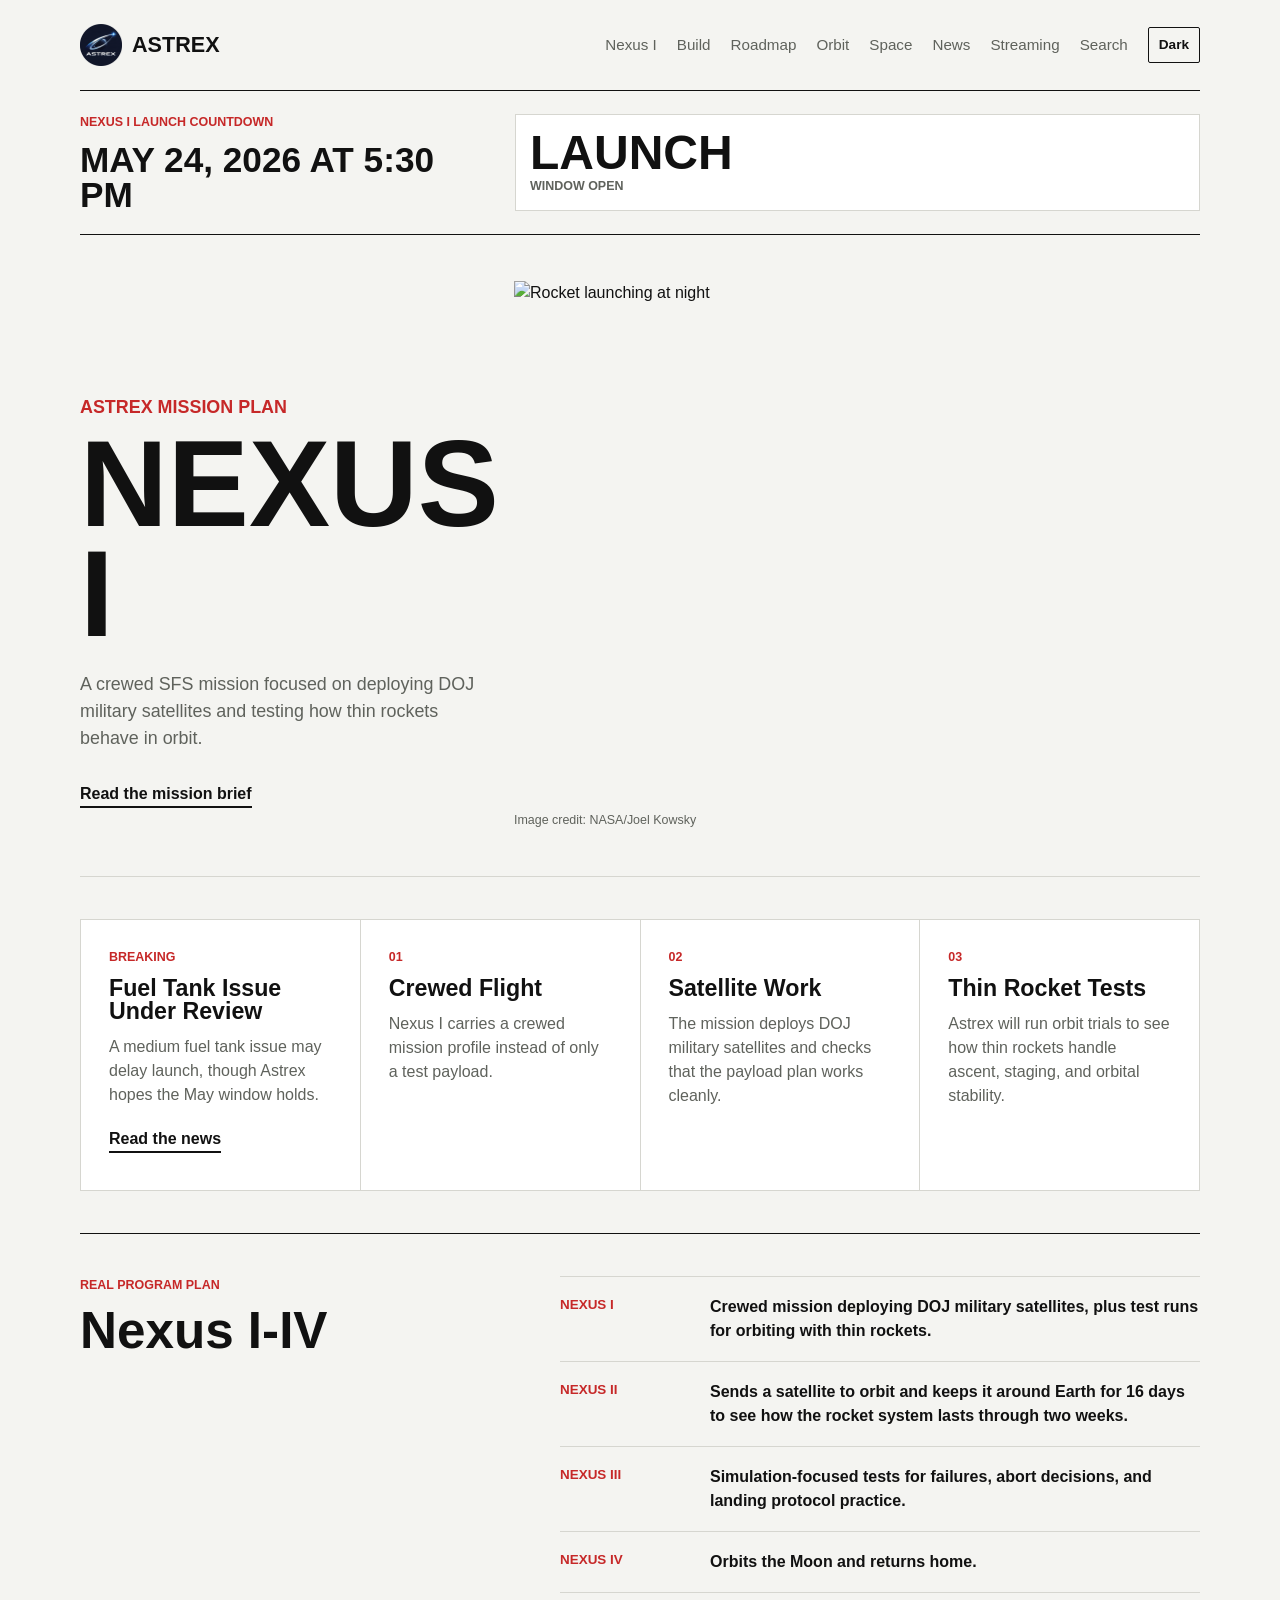
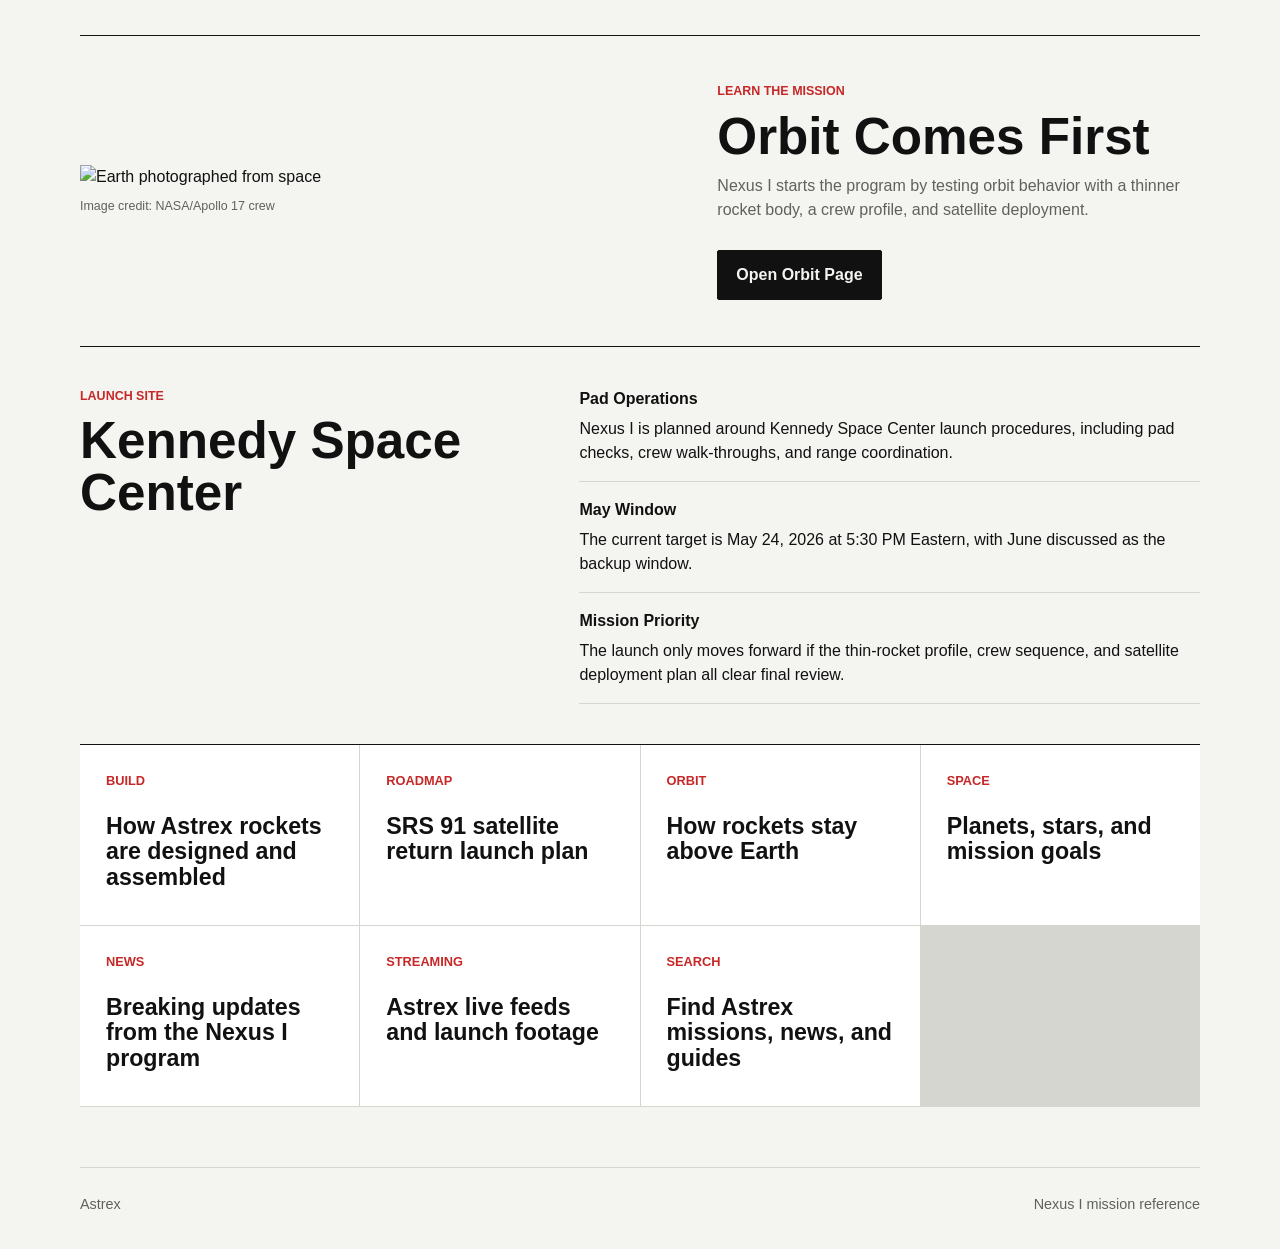
==== commit 058a9a4b: "Add Nexus I fuel tank issue news" ====
--- a/index.html
+++ b/index.html
@@ -60,8 +60,8 @@
         <section class="mission-grid" id="mission" aria-label="Nexus I mission brief">
             <article class="breaking-card">
                 <span class="label">Breaking</span>
-                <h2>Orbit And Engine Test Succeeds</h2>
-                <p>Nexus I testing raises confidence around the May launch window.</p>
+                <h2>Fuel Tank Issue Under Review</h2>
+                <p>A medium fuel tank issue may delay launch, though Astrex hopes the May window holds.</p>
                 <a class="text-link" href="pages/news.html">Read the news</a>
             </article>
             <article>
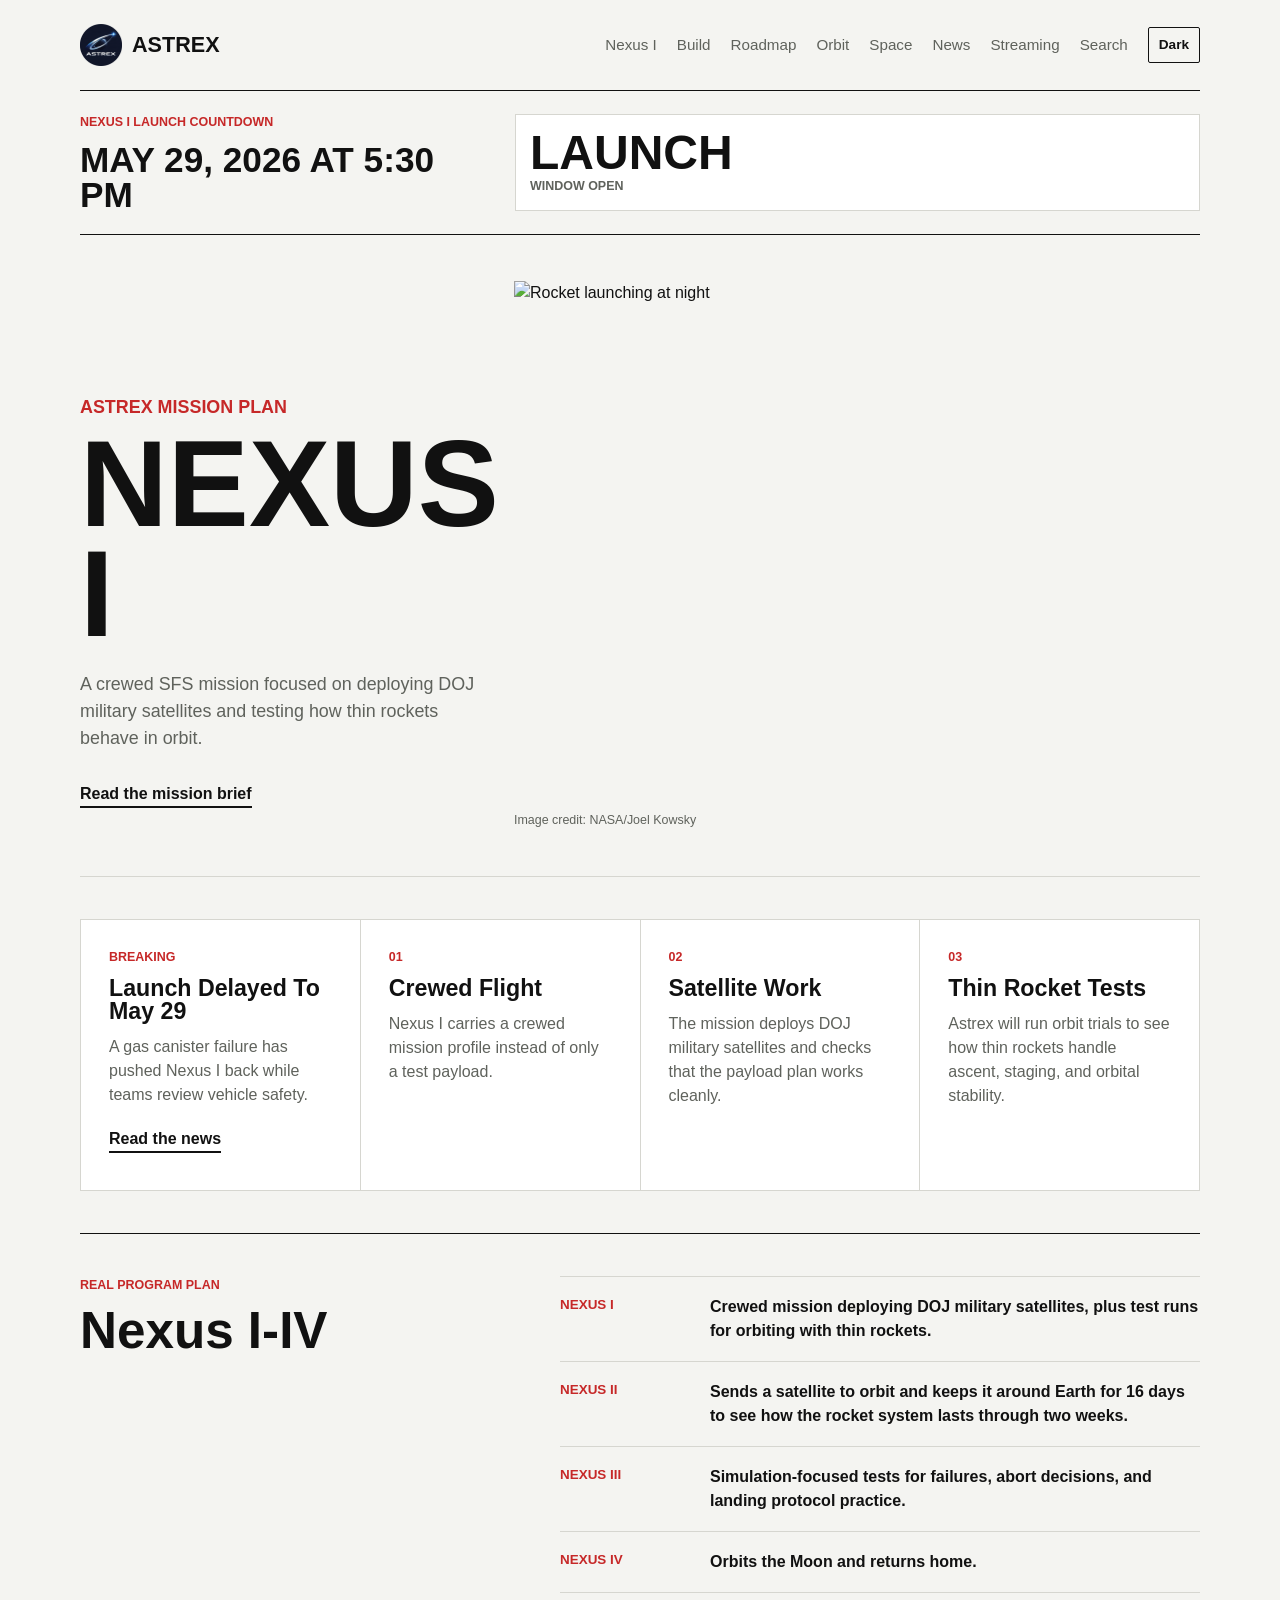
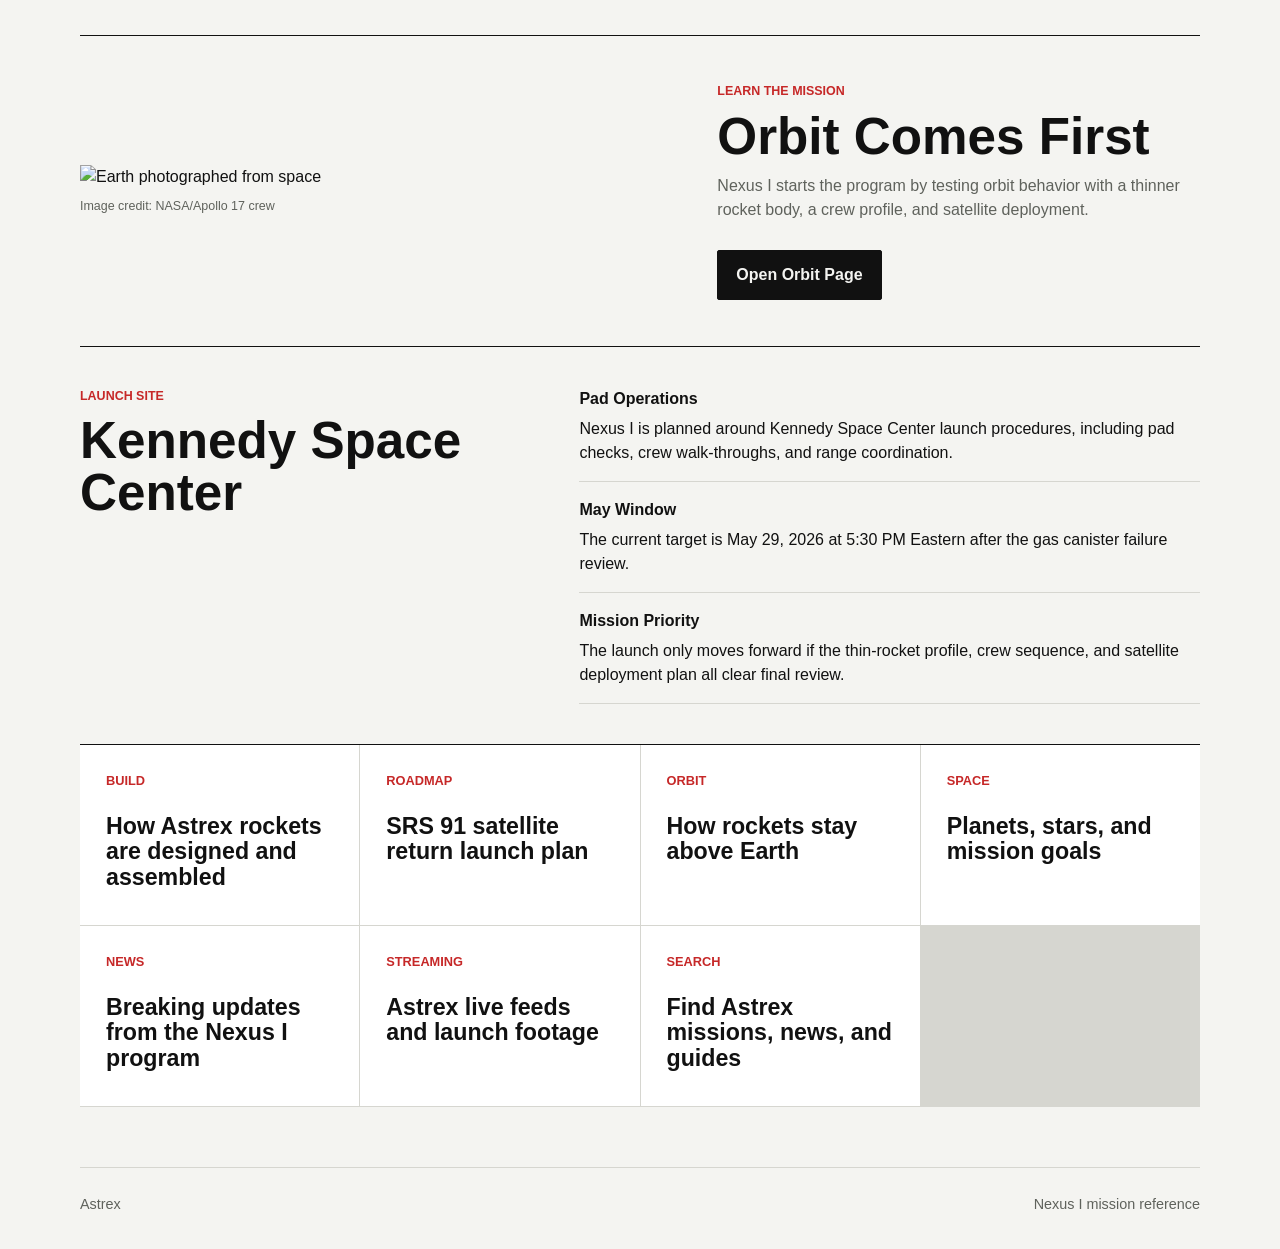
==== commit 465d684b: "Delay Nexus I launch to May 29" ====
--- a/index.html
+++ b/index.html
@@ -29,7 +29,7 @@
         <section class="countdown-band" aria-label="Nexus I launch countdown">
             <div>
                 <p class="kicker">Nexus I Launch Countdown</p>
-                <strong>May 24, 2026 at 5:30 PM</strong>
+                <strong>May 29, 2026 at 5:30 PM</strong>
             </div>
             <div class="countdown-clock" id="launch-countdown">
                 <span><b>--</b> Days</span>
@@ -60,8 +60,8 @@
         <section class="mission-grid" id="mission" aria-label="Nexus I mission brief">
             <article class="breaking-card">
                 <span class="label">Breaking</span>
-                <h2>Fuel Tank Issue Under Review</h2>
-                <p>A medium fuel tank issue may delay launch, though Astrex hopes the May window holds.</p>
+                <h2>Launch Delayed To May 29</h2>
+                <p>A gas canister failure has pushed Nexus I back while teams review vehicle safety.</p>
                 <a class="text-link" href="pages/news.html">Read the news</a>
             </article>
             <article>
@@ -136,7 +136,7 @@
                 </li>
                 <li>
                     <strong>May Window</strong>
-                    The current target is May 24, 2026 at 5:30 PM Eastern, with June discussed as the backup window.
+                    The current target is May 29, 2026 at 5:30 PM Eastern after the gas canister failure review.
                 </li>
                 <li>
                     <strong>Mission Priority</strong>
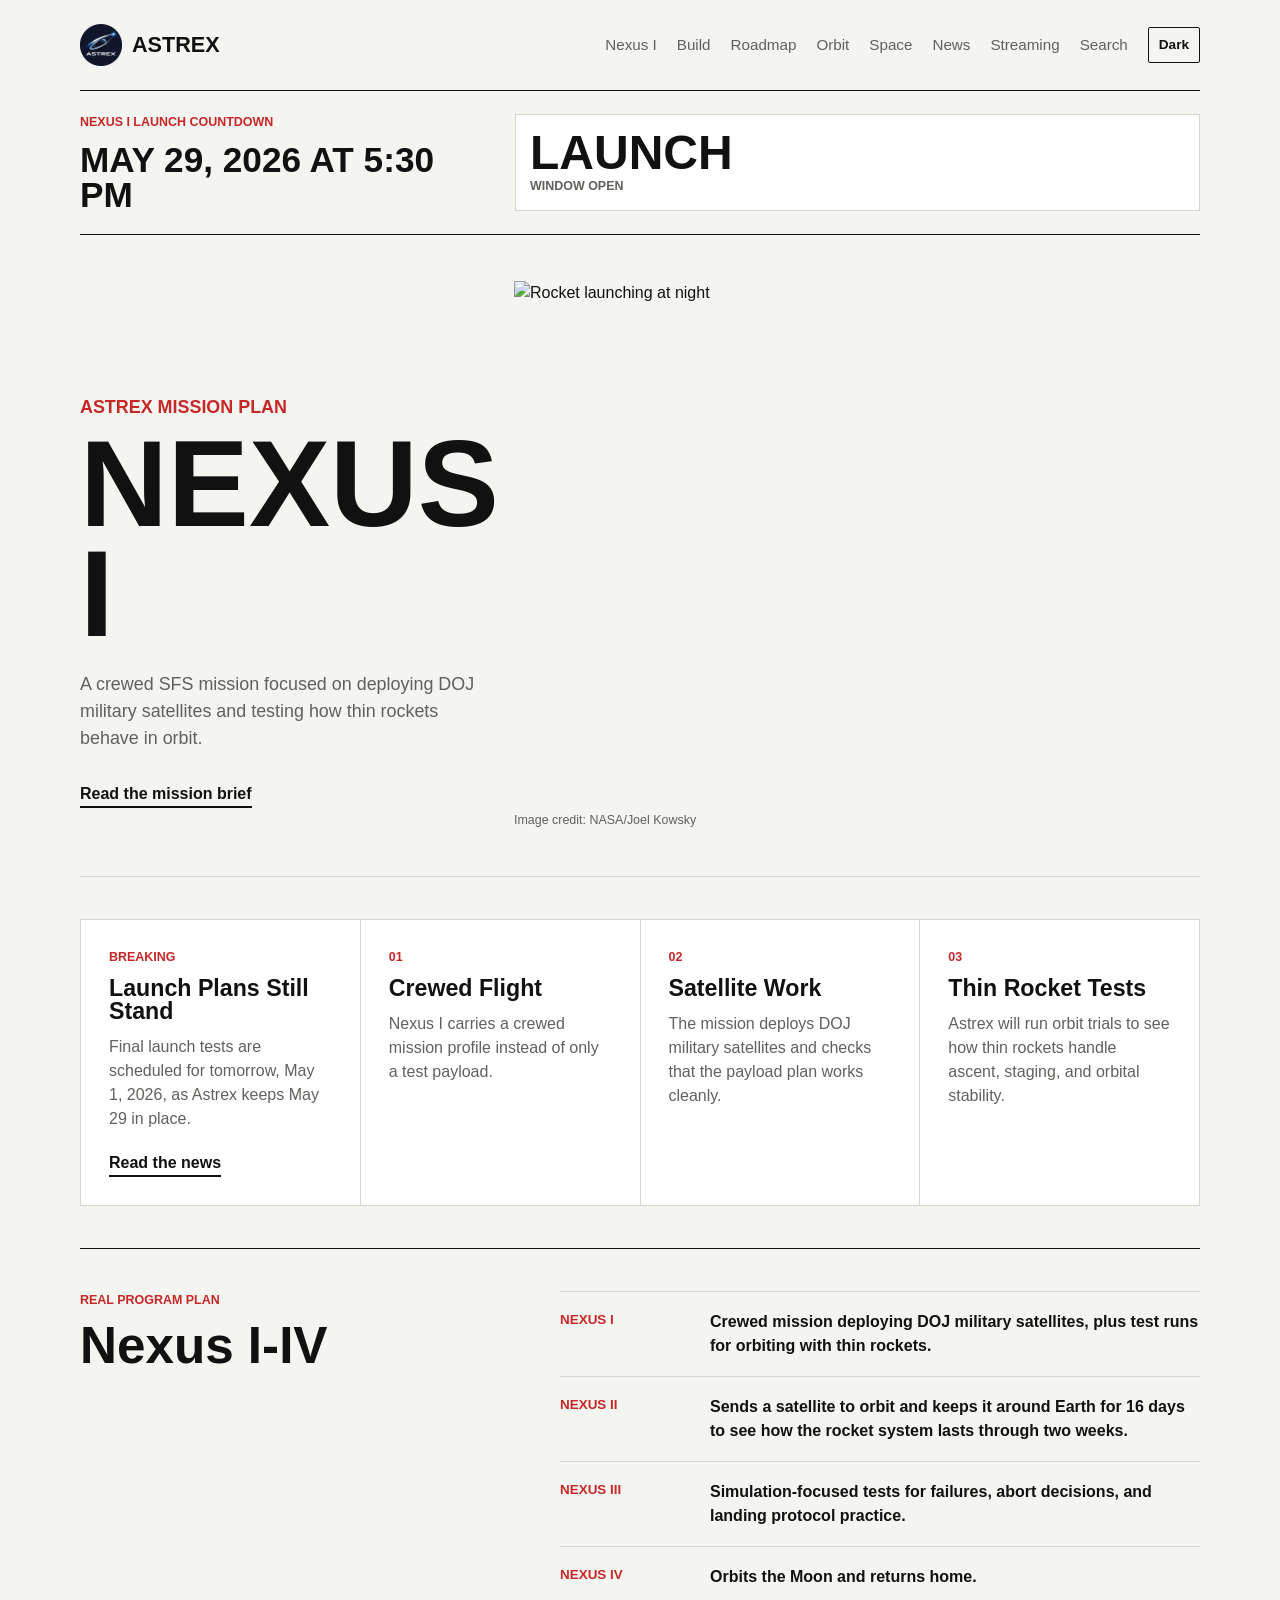
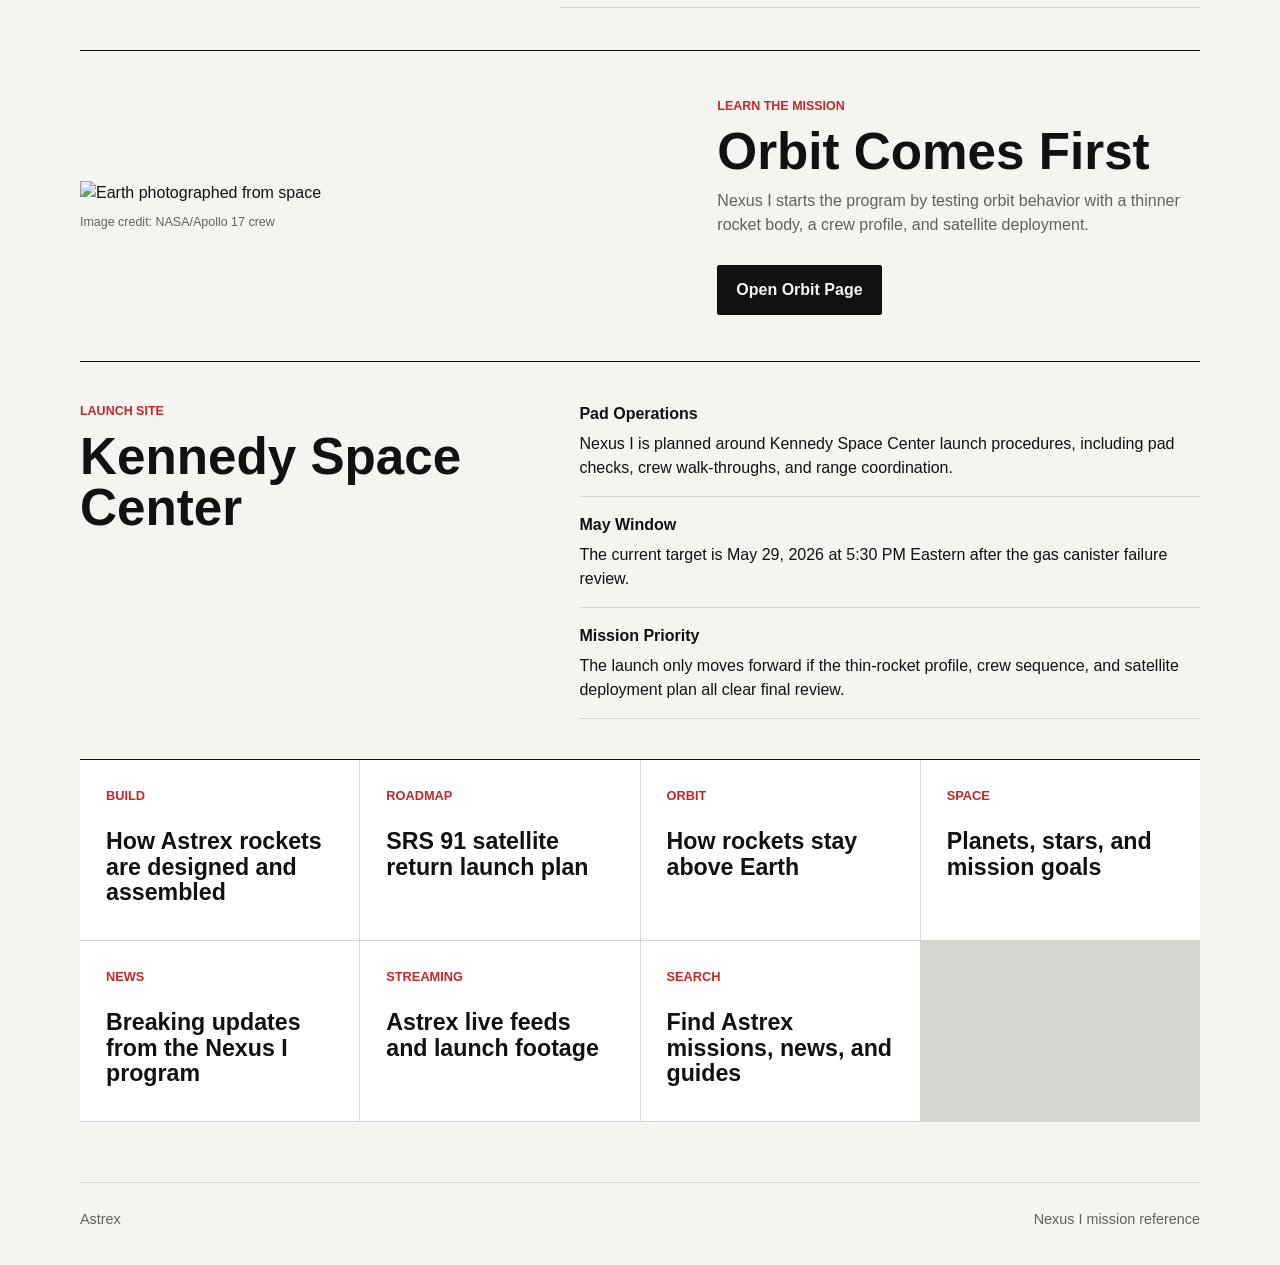
==== commit 5d1652db: "Add Nexus I final tests news" ====
--- a/index.html
+++ b/index.html
@@ -60,8 +60,8 @@
         <section class="mission-grid" id="mission" aria-label="Nexus I mission brief">
             <article class="breaking-card">
                 <span class="label">Breaking</span>
-                <h2>Launch Delayed To May 29</h2>
-                <p>A gas canister failure has pushed Nexus I back while teams review vehicle safety.</p>
+                <h2>Launch Plans Still Stand</h2>
+                <p>Final launch tests are scheduled for tomorrow, May 1, 2026, as Astrex keeps May 29 in place.</p>
                 <a class="text-link" href="pages/news.html">Read the news</a>
             </article>
             <article>
